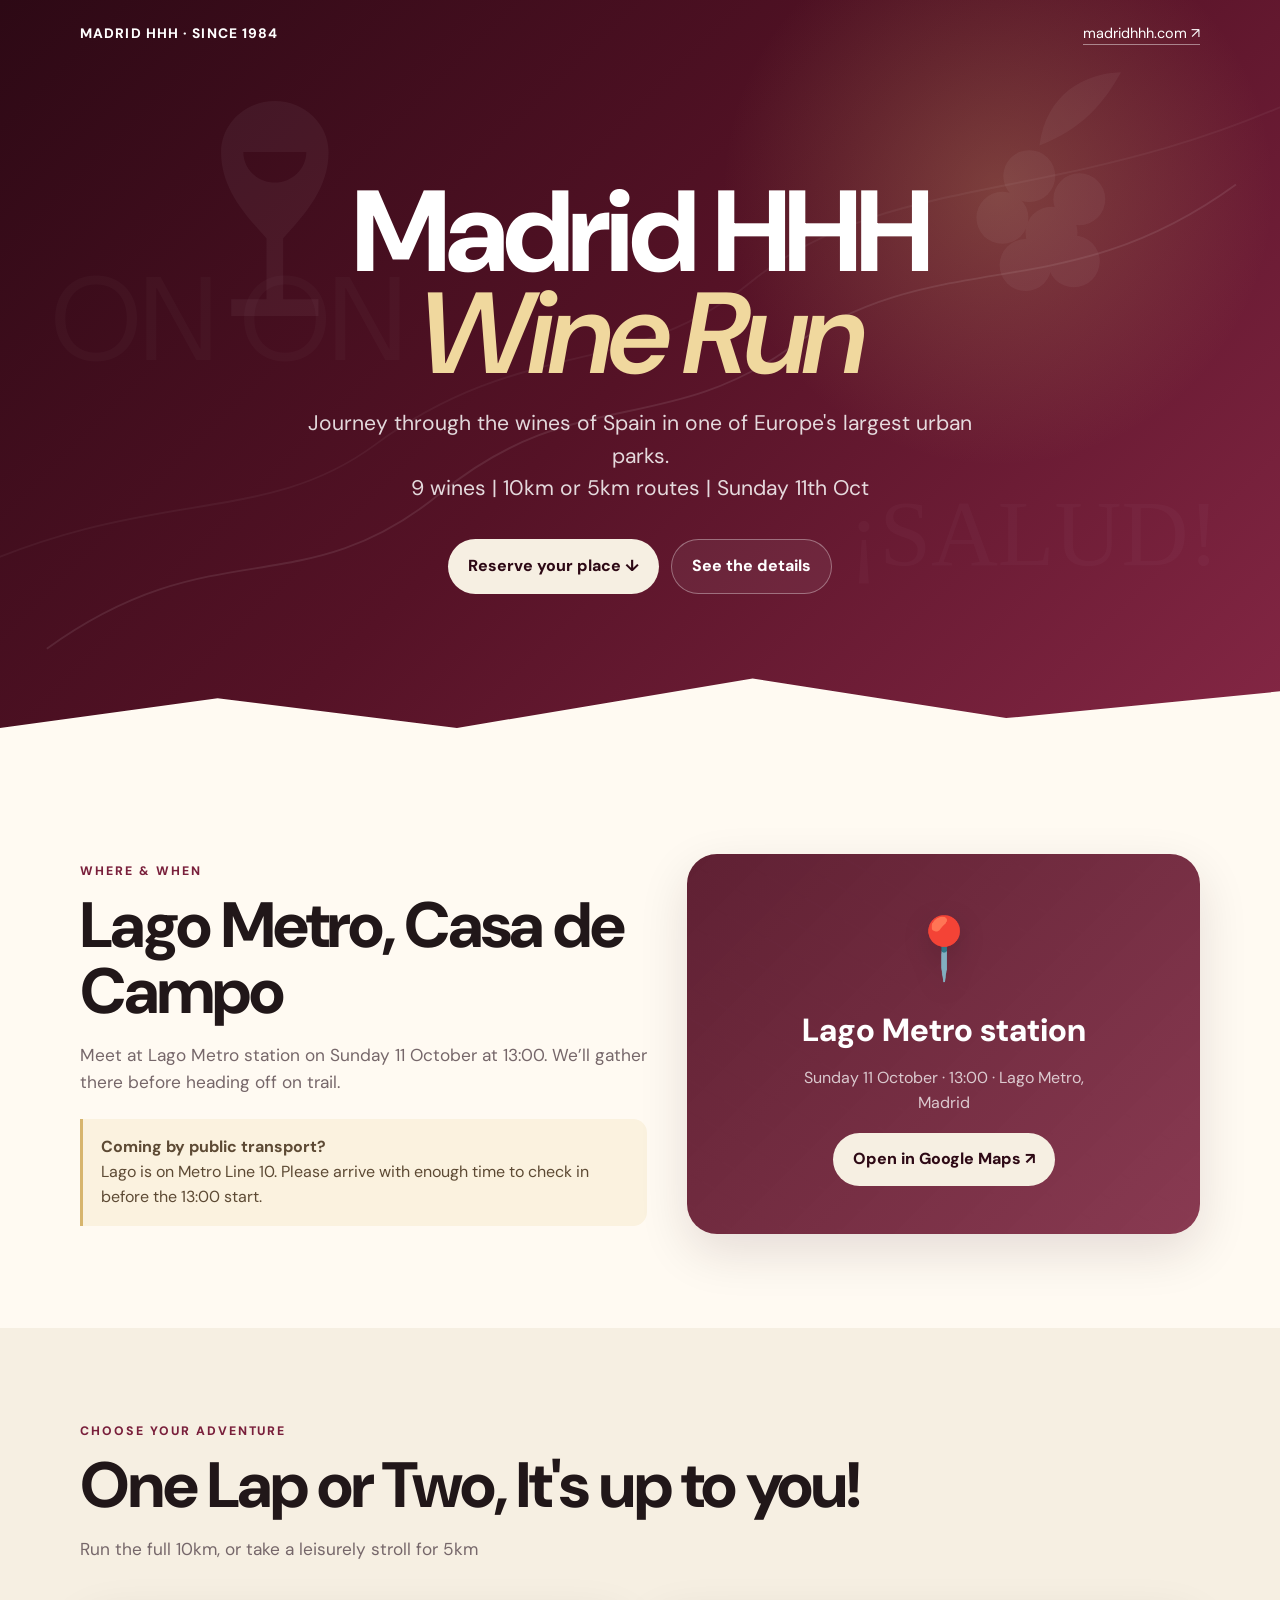
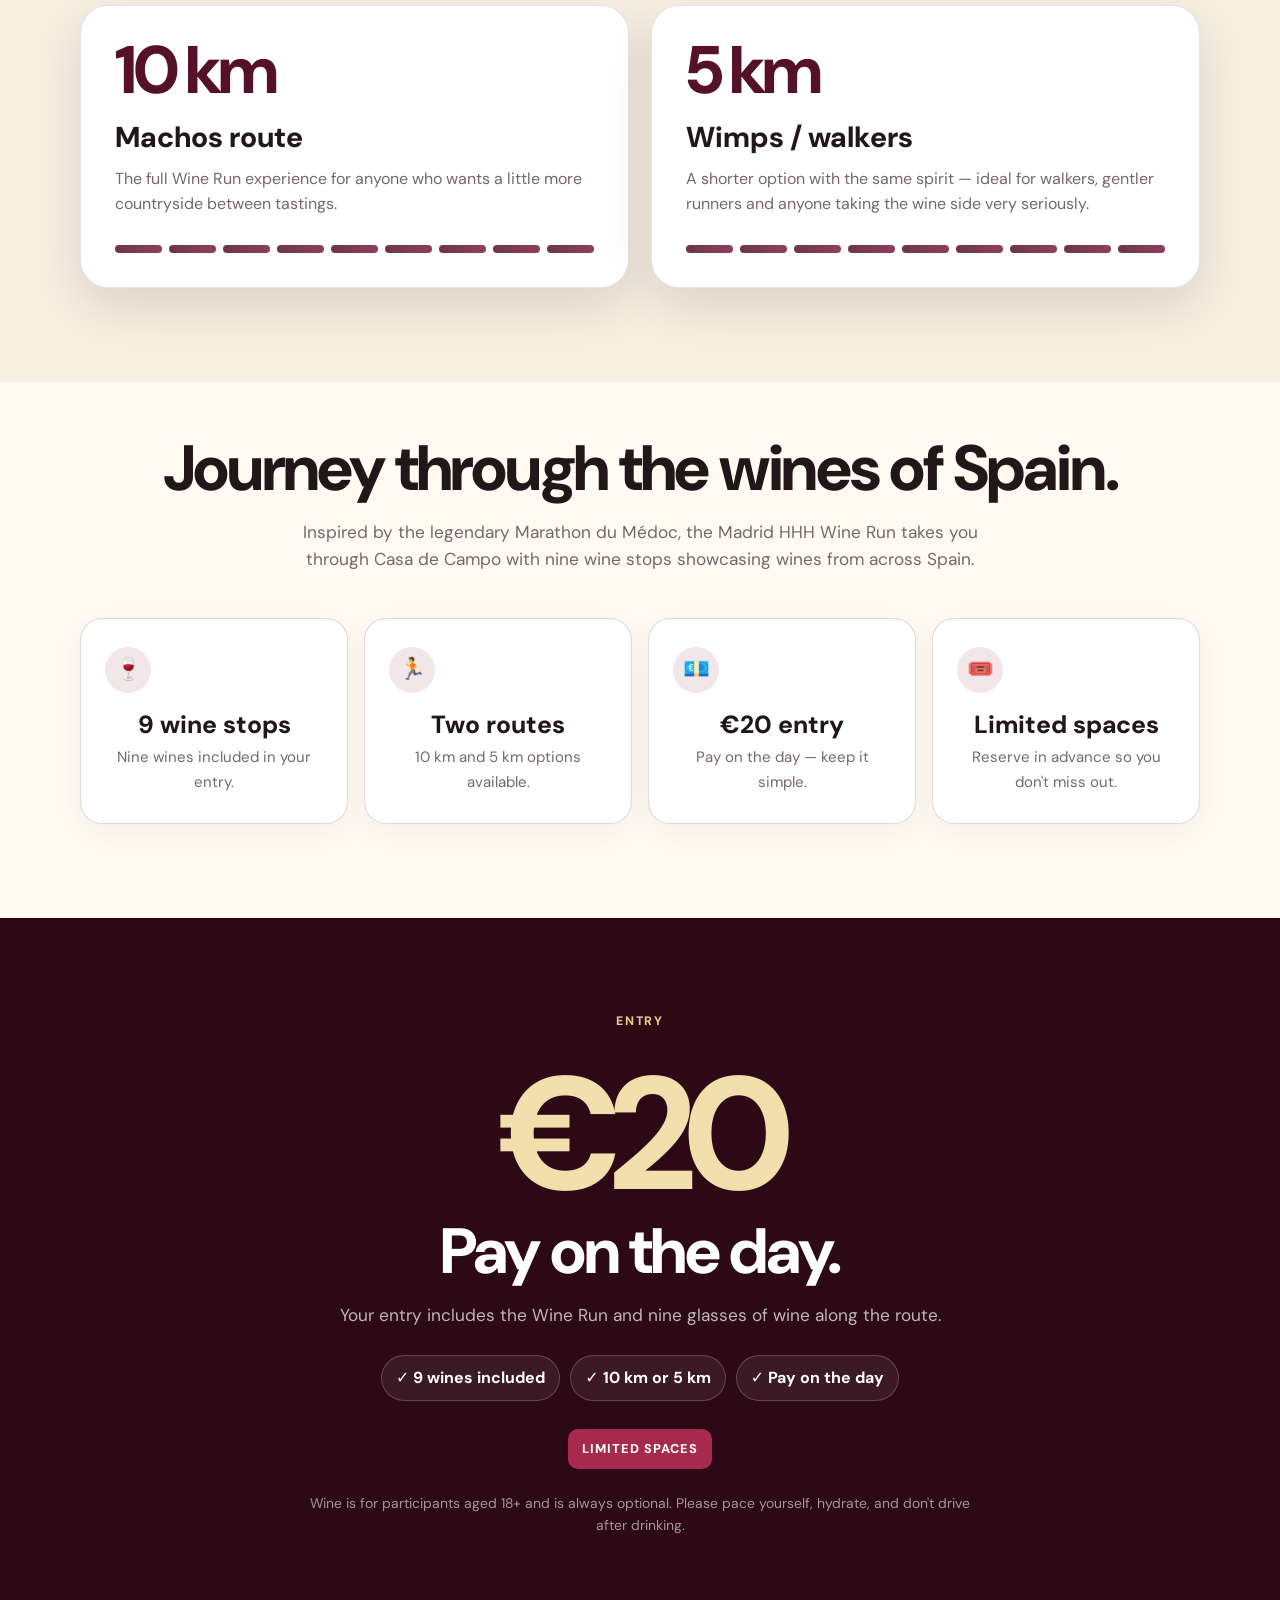
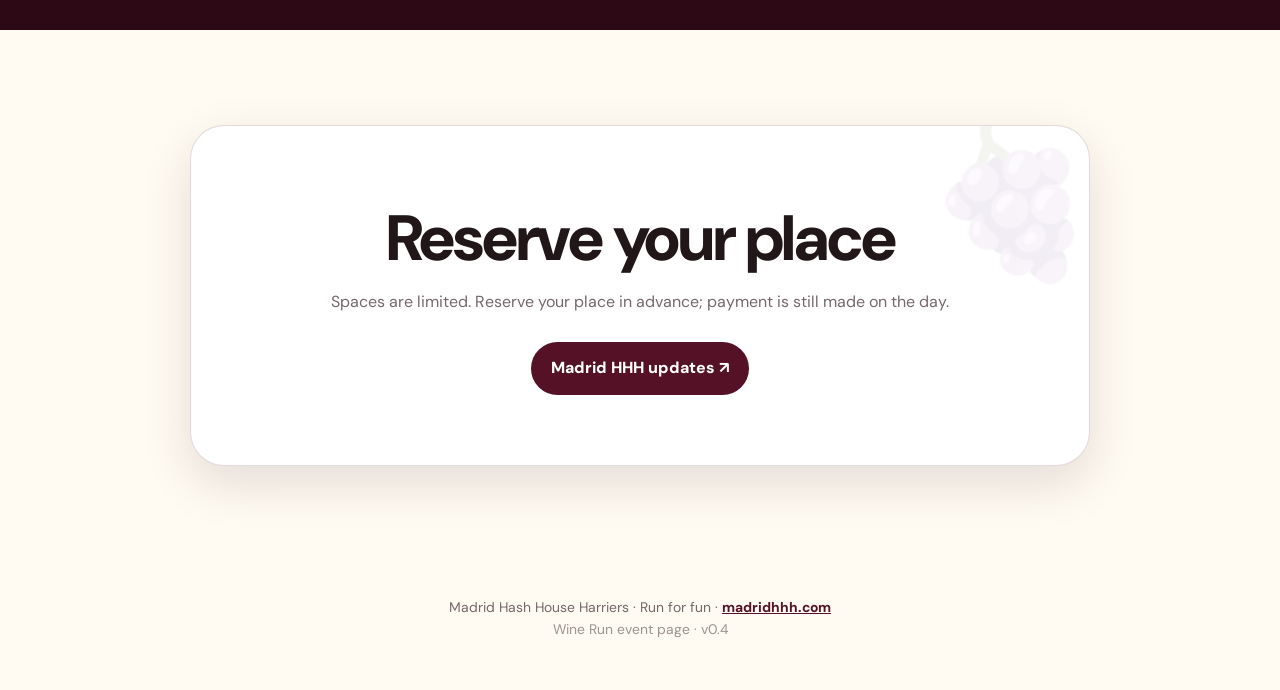
==== index.html @ c4903997 "Clean up reservation section copy" ====
<!doctype html>
<html lang="en">
<head>
  <meta charset="utf-8">
  <meta name="viewport" content="width=device-width,initial-scale=1">
  <meta name="theme-color" content="#4b1121">
  <meta name="description" content="Madrid HHH Wine Run — 9 wines, 10 km or 5 km, €20, limited spaces. A special Madrid Hash House Harriers event inspired by the Marathon du Médoc.">
  <title>Madrid HHH Wine Run</title>
  <link rel="preconnect" href="https://fonts.googleapis.com">
  <link rel="preconnect" href="https://fonts.gstatic.com" crossorigin>
  <link href="https://fonts.googleapis.com/css2?family=DM+Sans:wght@400;500;600;700;800&display=swap" rel="stylesheet">
  <style>
    :root{
      --wine:#551226; --wine-dark:#2d0915; --wine-mid:#791f3b;
      --cream:#f6efe2; --paper:#fffaf2; --ink:#211719; --gold:#d7b56d;
      --muted:#76676a; --line:rgba(85,18,38,.16);
      --shadow:0 18px 50px rgba(45,9,21,.12);
    }
    *{box-sizing:border-box}
    html{scroll-behavior:smooth}
    body{margin:0;background:var(--paper);color:var(--ink);font-family:"DM Sans",system-ui,-apple-system,BlinkMacSystemFont,"Segoe UI",sans-serif;line-height:1.55}
    a{color:inherit}
    .wrap{width:min(1120px,calc(100% - 36px));margin:auto}
    .topbar{position:absolute;z-index:5;left:0;right:0;top:0;padding:22px 0;color:white}
    .topbar .wrap{display:flex;align-items:center;justify-content:space-between;gap:20px}
    .brand{font-weight:800;letter-spacing:.08em;text-transform:uppercase;font-size:.86rem}
    .toplink{text-decoration:none;border-bottom:1px solid rgba(255,255,255,.45);font-size:.9rem}
    .hero{min-height:760px;position:relative;overflow:hidden;display:grid;place-items:center;background:
      radial-gradient(circle at 78% 25%,rgba(215,181,109,.26),transparent 24%),
      linear-gradient(135deg,var(--wine-dark) 0%,var(--wine) 49%,#852745 100%);color:white}
    .hero:after{content:"";position:absolute;left:-5%;right:-5%;bottom:-1px;height:110px;background:var(--paper);clip-path:polygon(0 78%,20% 43%,37% 70%,58% 25%,76% 61%,100% 31%,100% 100%,0 100%)}
    .hero-art{position:absolute;inset:0;opacity:.32;pointer-events:none}
    .hero-art svg{width:100%;height:100%;display:block}
    .hero-content{position:relative;z-index:2;text-align:center;padding:135px 0 145px}
    .eyebrow{display:inline-flex;align-items:center;gap:10px;padding:8px 14px;border:1px solid rgba(255,255,255,.28);border-radius:999px;background:rgba(255,255,255,.08);backdrop-filter:blur(8px);text-transform:uppercase;letter-spacing:.14em;font-weight:700;font-size:.75rem}
    h1,h2,h3{font-family:"DM Sans",system-ui,-apple-system,BlinkMacSystemFont,"Segoe UI",sans-serif;font-weight:800}
    h1{font-size:clamp(3.25rem,9vw,7.9rem);line-height:.88;letter-spacing:-.045em;margin:26px auto 22px;max-width:1000px;text-wrap:balance}
    h1 em{font-weight:600;color:#f0d89e}
    .lead{font-size:clamp(1.05rem,2.1vw,1.32rem);max-width:720px;margin:0 auto 32px;color:rgba(255,255,255,.84)}
    .hero-stats{display:flex;justify-content:center;flex-wrap:wrap;gap:10px;margin:34px auto 0}
    .pill{padding:11px 16px;border-radius:999px;background:rgba(255,255,255,.11);border:1px solid rgba(255,255,255,.18);font-weight:700}
    .cta-row{display:flex;gap:12px;justify-content:center;flex-wrap:wrap;margin-top:34px}
    .btn{display:inline-flex;align-items:center;justify-content:center;gap:9px;padding:14px 20px;border-radius:999px;text-decoration:none;font-weight:800;transition:.2s transform,.2s background}
    .btn:hover{transform:translateY(-2px)}
    .btn-primary{background:var(--cream);color:var(--wine-dark)}
    .btn-ghost{border:1px solid rgba(255,255,255,.34);color:white;background:rgba(255,255,255,.06)}
    .section{padding:94px 0}
    .intro{text-align:center;padding-top:42px}
    .kicker{color:var(--wine-mid);font-weight:800;text-transform:uppercase;letter-spacing:.16em;font-size:.77rem}
    h2{font-size:clamp(2.2rem,5vw,4.4rem);line-height:1.02;letter-spacing:-.035em;margin:12px 0 18px}
    .section-lead{max-width:720px;margin:0 auto;color:var(--muted);font-size:1.08rem}
    .cards{display:grid;grid-template-columns:repeat(4,1fr);gap:16px;margin-top:45px}
    .card{background:white;border:1px solid var(--line);border-radius:22px;padding:28px 24px;box-shadow:0 8px 30px rgba(45,9,21,.05)}
    .icon{width:46px;height:46px;border-radius:50%;display:grid;place-items:center;background:#f3e6e8;color:var(--wine);font-size:1.35rem;margin-bottom:18px}
    .card strong{display:block;font-family:"DM Sans",system-ui,-apple-system,BlinkMacSystemFont,"Segoe UI",sans-serif;font-weight:800;font-size:1.55rem;line-height:1.1;margin-bottom:7px}
    .card span{color:var(--muted);font-size:.94rem}
    .routes{background:var(--cream)}
    .route-grid{display:grid;grid-template-columns:1fr 1fr;gap:22px;margin-top:42px}
    .route{position:relative;overflow:hidden;background:white;border-radius:28px;padding:34px;border:1px solid rgba(85,18,38,.12);box-shadow:var(--shadow)}
    .route .distance{font-family:"DM Sans",system-ui,-apple-system,BlinkMacSystemFont,"Segoe UI",sans-serif;font-weight:800;font-size:4.2rem;line-height:.9;color:var(--wine);letter-spacing:-.06em}
    .route h3{font-size:1.8rem;margin:14px 0 8px}
    .route p{color:var(--muted);margin:0;max-width:470px}
    .wine-line{display:grid;grid-template-columns:repeat(9,1fr);gap:7px;margin-top:28px}
    .wine-line i{height:8px;border-radius:10px;background:linear-gradient(90deg,var(--wine),var(--wine-mid));opacity:.85}
    .location-grid{display:grid;grid-template-columns:1.05fr .95fr;gap:40px;align-items:center}
    .location-copy h2{text-align:left}
    .location-box{min-height:380px;border-radius:30px;background:
      linear-gradient(135deg,rgba(85,18,38,.94),rgba(121,31,59,.88)),
      repeating-linear-gradient(30deg,transparent 0 25px,rgba(255,255,255,.08) 25px 27px);
      color:white;display:grid;place-items:center;text-align:center;padding:30px;box-shadow:var(--shadow);position:relative;overflow:hidden}
    .pin{font-size:3.8rem;filter:drop-shadow(0 8px 13px rgba(0,0,0,.15))}
    .location-box strong{font-family:"DM Sans",system-ui,-apple-system,BlinkMacSystemFont,"Segoe UI",sans-serif;font-weight:800;font-size:2rem;display:block;margin:10px 0}
    .location-box span{color:rgba(255,255,255,.74);max-width:320px;display:block}
    .note{margin-top:24px;padding:16px 18px;border-left:3px solid var(--gold);background:#fbf2df;color:#5d4a34;border-radius:0 14px 14px 0}
    .payment{background:var(--wine-dark);color:white}
    .payment .section-lead{color:rgba(255,255,255,.7)}
    .price{font-family:"DM Sans",system-ui,-apple-system,BlinkMacSystemFont,"Segoe UI",sans-serif;font-weight:800;font-size:clamp(5rem,14vw,10rem);line-height:.85;letter-spacing:-.07em;color:#f2dfad;margin:36px 0 16px}
    .payment-inner{text-align:center}
    .pay-points{display:flex;gap:10px;justify-content:center;flex-wrap:wrap;margin:26px auto 0}
    .pay-points span{border:1px solid rgba(255,255,255,.2);background:rgba(255,255,255,.07);padding:10px 14px;border-radius:999px;font-weight:700}
    .limited{display:inline-block;margin-top:28px;padding:10px 14px;border-radius:10px;background:#a52a4e;font-weight:800;text-transform:uppercase;letter-spacing:.08em;font-size:.8rem}
    .fineprint{max-width:670px;margin:24px auto 0;color:rgba(255,255,255,.57);font-size:.87rem}
    .reserve{padding:95px 0;text-align:center}
    .reserve-box{max-width:900px;margin:auto;border:1px solid var(--line);border-radius:34px;background:white;padding:clamp(34px,7vw,70px);box-shadow:var(--shadow);position:relative;overflow:hidden}
    .reserve-box:before{content:"🍇";position:absolute;font-size:9rem;right:-22px;top:-44px;opacity:.07;transform:rotate(18deg)}
    .reserve-box h2{margin-top:10px}
    .reserve-box p{color:var(--muted);max-width:620px;margin:0 auto 28px}
    .reserve .btn-primary{background:var(--wine);color:white}
    footer{padding:36px 0 50px;text-align:center;color:var(--muted);font-size:.87rem}
    footer a{color:var(--wine);font-weight:700}
    @media(max-width:820px){
      .hero{min-height:700px}
      .hero-content{padding-top:115px}
      .cards{grid-template-columns:1fr 1fr}
      .route-grid,.location-grid{grid-template-columns:1fr}
      .location-copy{text-align:center}
      .location-copy h2{text-align:center}
    }
    @media(max-width:520px){
      .wrap{width:min(100% - 26px,1120px)}
      .topbar{padding-top:17px}
      .toplink{display:none}
      .hero{min-height:680px}
      h1{font-size:3.65rem}
      .lead{font-size:1rem}
      .hero-stats{gap:7px}.pill{font-size:.86rem;padding:9px 12px}
      .section{padding:68px 0}
      .cards{grid-template-columns:1fr 1fr;gap:10px}
      .card{padding:22px 17px}.card strong{font-size:1.3rem}
      .route{padding:27px}.route .distance{font-size:3.6rem}
      .location-box{min-height:310px}
    }
  </style>
</head>
<body>
  <header class="hero" id="top">
    <div class="topbar">
      <div class="wrap">
        <div class="brand">Madrid HHH · Since 1984</div>
        <a class="toplink" href="https://madridhhh.com/" target="_blank" rel="noopener">madridhhh.com ↗</a>
      </div>
    </div>

    <div class="hero-art" aria-hidden="true">
      <svg viewBox="0 0 1440 820" preserveAspectRatio="xMidYMid slice">
        <g fill="none" stroke="white" stroke-width="2">
          <path opacity=".28" d="M80 700C260 570 355 655 505 532c140-115 242-62 374-155 166-117 296-41 484-178"/>
          <path opacity=".15" d="M-20 622c213-100 332-52 454-142 160-118 276-70 406-176 160-130 358-73 650-226"/>
        </g>
        <g fill="white" opacity=".15">
          <circle cx="1140" cy="190" r="28"/><circle cx="1194" cy="215" r="28"/><circle cx="1164" cy="251" r="28"/>
          <circle cx="1111" cy="235" r="28"/><circle cx="1136" cy="286" r="28"/><circle cx="1188" cy="282" r="28"/>
          <path d="M1151 157c7-55 48-78 88-79-19 34-42 61-88 79z"/>
          <path d="M268 164c0-30 26-55 58-55s58 25 58 55c0 38-24 66-49 93v66h38v18H279v-18h38v-66c-25-27-49-55-49-93zm24 0c0 18 15 33 34 33s34-15 34-33h-68z"/>
        </g>
        <g fill="white" opacity=".08">
          <text x="84" y="388" font-size="128" font-family="DM Sans,Arial,sans-serif">ON ON</text>
          <text x="945" y="610" font-size="100" font-family="Georgia,serif">¡SALUD!</text>
        </g>
      </svg>
    </div>

    <div class="wrap hero-content">
      
      <h1>Madrid HHH<br><em>Wine Run</em></h1>
      <p class="lead">Journey through the wines of Spain in one of Europe's largest urban parks.<br>9 wines | 10km or 5km routes | Sunday 11th Oct</p>
      <div class="cta-row">
        <a class="btn btn-primary" href="#reserve">Reserve your place ↓</a>
        <a class="btn btn-ghost" href="#location">See the details</a>
      </div>
    </div>
  </header>

  <main>
    <section class="section" id="location">
      <div class="wrap location-grid">
        <div class="location-copy">
          <div class="kicker">Where & when</div>
          <h2>Lago Metro, Casa de Campo</h2>
          <p class="section-lead" style="margin-left:0">Meet at Lago Metro station on Sunday 11 October at 13:00. We’ll gather there before heading off on trail.</p>
          <div class="note"><strong>Coming by public transport?</strong><br>Lago is on Metro Line 10. Please arrive with enough time to check in before the 13:00 start.</div>
        </div>
        <div class="location-box">
          <div>
            <div class="pin">📍</div>
            <strong>Lago Metro station</strong>
            <span>Sunday 11 October · 13:00 · Lago Metro, Madrid</span><div style="margin-top:18px"><a class="btn btn-primary" href="https://www.google.com/maps/search/?api=1&query=Lago+Metro+Station+Madrid" target="_blank" rel="noopener">Open in Google Maps ↗</a></div>
          </div>
        </div>
      </div>
    </section>

    <section class="section routes" id="routes">
      <div class="wrap">
        <div class="kicker">Choose your adventure</div>
        <h2>One Lap or Two, It's up to you!</h2>
        <p class="section-lead" style="margin-left:0">Run the full 10km, or take a leisurely stroll for 5km</p>
        <div class="route-grid">
          <article class="route">
            <div class="distance">10 km</div>
            <h3>Machos route</h3>
            <p>The full Wine Run experience for anyone who wants a little more countryside between tastings.</p>
            <div class="wine-line" aria-hidden="true"><i></i><i></i><i></i><i></i><i></i><i></i><i></i><i></i><i></i></div>
          </article>
          <article class="route">
            <div class="distance">5 km</div>
            <h3>Wimps / walkers</h3>
            <p>A shorter option with the same spirit — ideal for walkers, gentler runners and anyone taking the wine side very seriously.</p>
            <div class="wine-line" aria-hidden="true"><i></i><i></i><i></i><i></i><i></i><i></i><i></i><i></i><i></i></div>
          </article>
        </div>
      </div>
    </section>

    <section class="section intro" id="details">
      <div class="wrap">
        
        <h2>Journey through the wines of Spain.</h2>
        <p class="section-lead">Inspired by the legendary Marathon du Médoc, the Madrid HHH Wine Run takes you through Casa de Campo with nine wine stops showcasing wines from across Spain.</p>
        <div class="cards">
          <div class="card"><div class="icon">🍷</div><strong>9 wine stops</strong><span>Nine wines included in your entry.</span></div>
          <div class="card"><div class="icon">🏃</div><strong>Two routes</strong><span>10 km and 5 km options available.</span></div>
          <div class="card"><div class="icon">💶</div><strong>€20 entry</strong><span>Pay on the day — keep it simple.</span></div>
          <div class="card"><div class="icon">🎟️</div><strong>Limited spaces</strong><span>Reserve in advance so you don't miss out.</span></div>
        </div>
      </div>
    </section>

    <section class="section payment" id="payment">
      <div class="wrap payment-inner">
        <div class="kicker" style="color:#e8ca86">Entry</div>
        <div class="price">€20</div>
        <h2 style="margin-top:0">Pay on the day.</h2>
        <p class="section-lead">Your entry includes the Wine Run and nine glasses of wine along the route.</p>
        <div class="pay-points">
          <span>✓ 9 wines included</span>
          <span>✓ 10 km or 5 km</span>
          <span>✓ Pay on the day</span>
        </div>
        <div class="limited">Limited spaces</div>
        <p class="fineprint">Wine is for participants aged 18+ and is always optional. Please pace yourself, hydrate, and don't drive after drinking.</p>
      </div>
    </section>

    <section class="reserve" id="reserve">
      <div class="wrap">
        <div class="reserve-box">
          
          <h2>Reserve your place</h2>
          <p>Spaces are limited. Reserve your place in advance; payment is still made on the day.</p>
          <a class="btn btn-primary" href="https://madridhhh.com/" target="_blank" rel="noopener">Madrid HHH updates ↗</a>
        </div>
      </div>
    </section>
  </main>

  <footer>
    <div class="wrap">Madrid Hash House Harriers · Run for fun · <a href="https://madridhhh.com/" target="_blank" rel="noopener">madridhhh.com</a><br><span style="opacity:.7">Wine Run event page · v0.4</span></div>
  </footer>
</body>
</html>
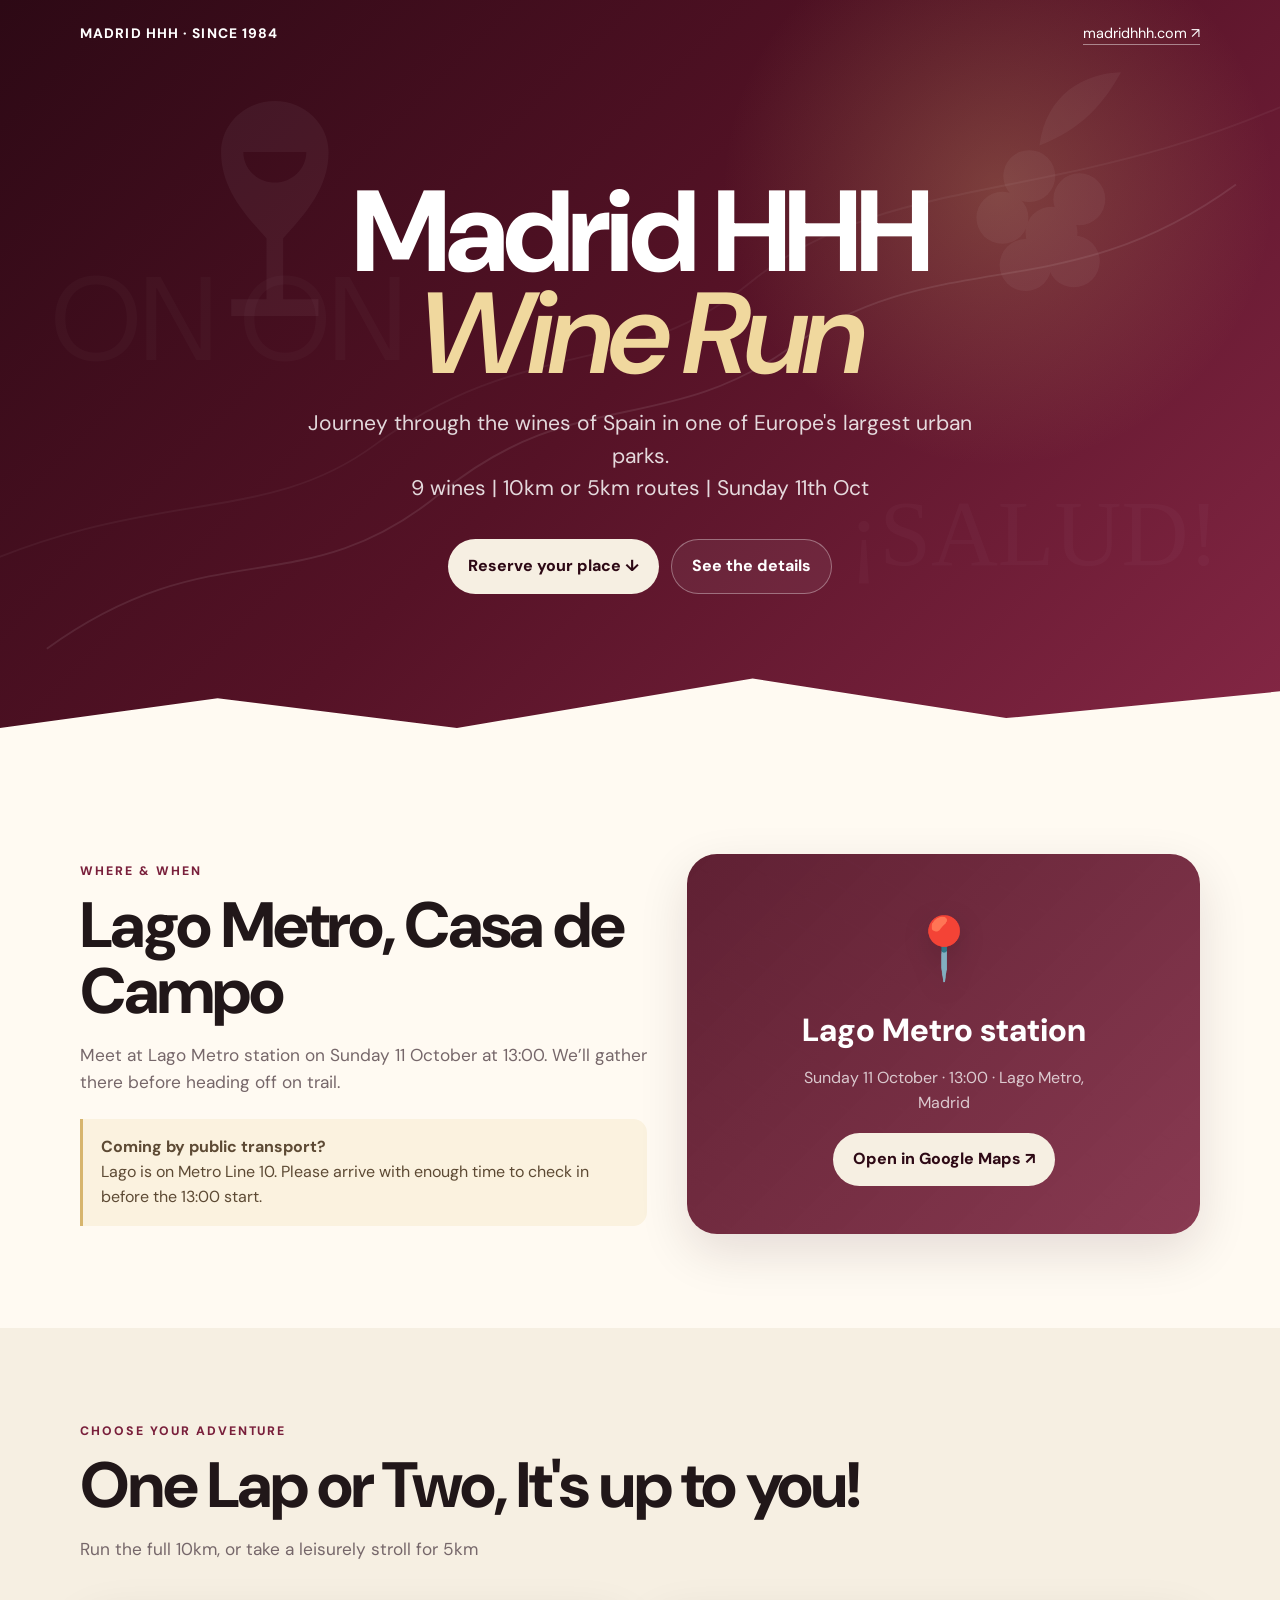
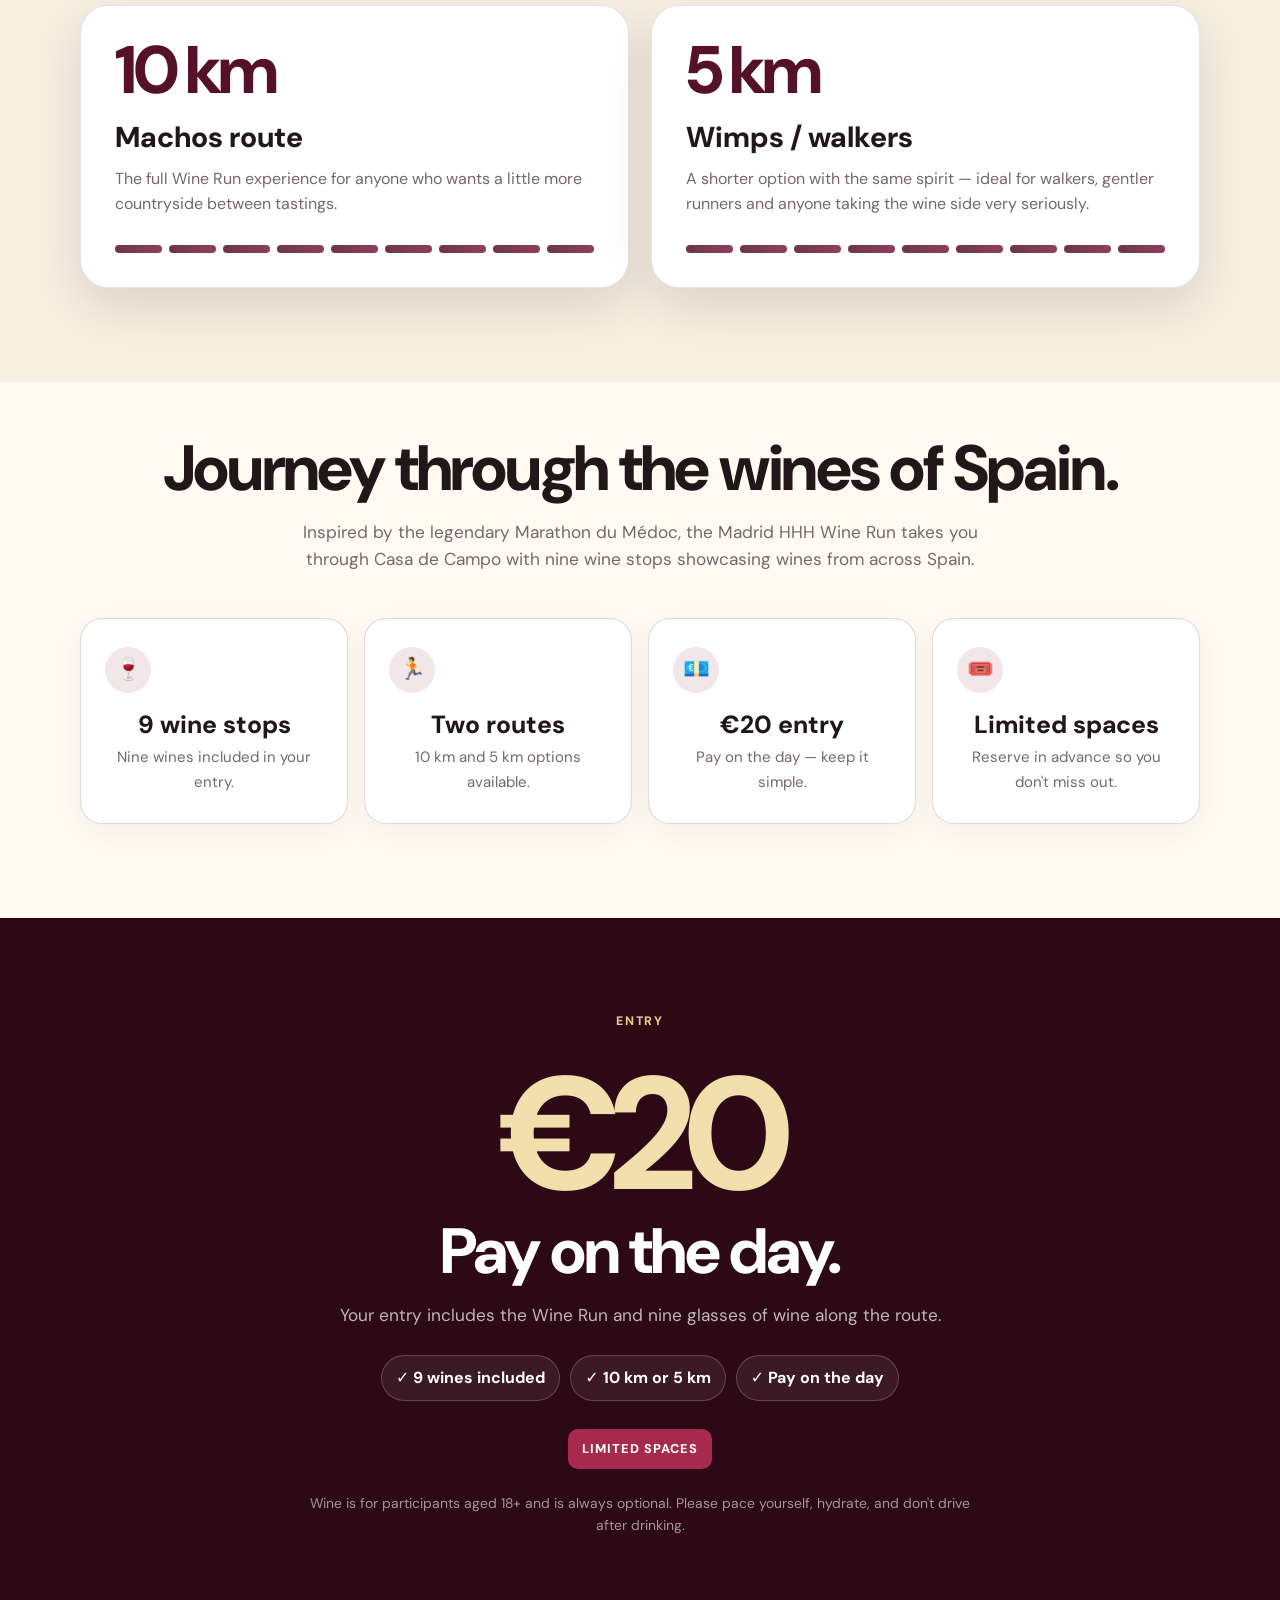
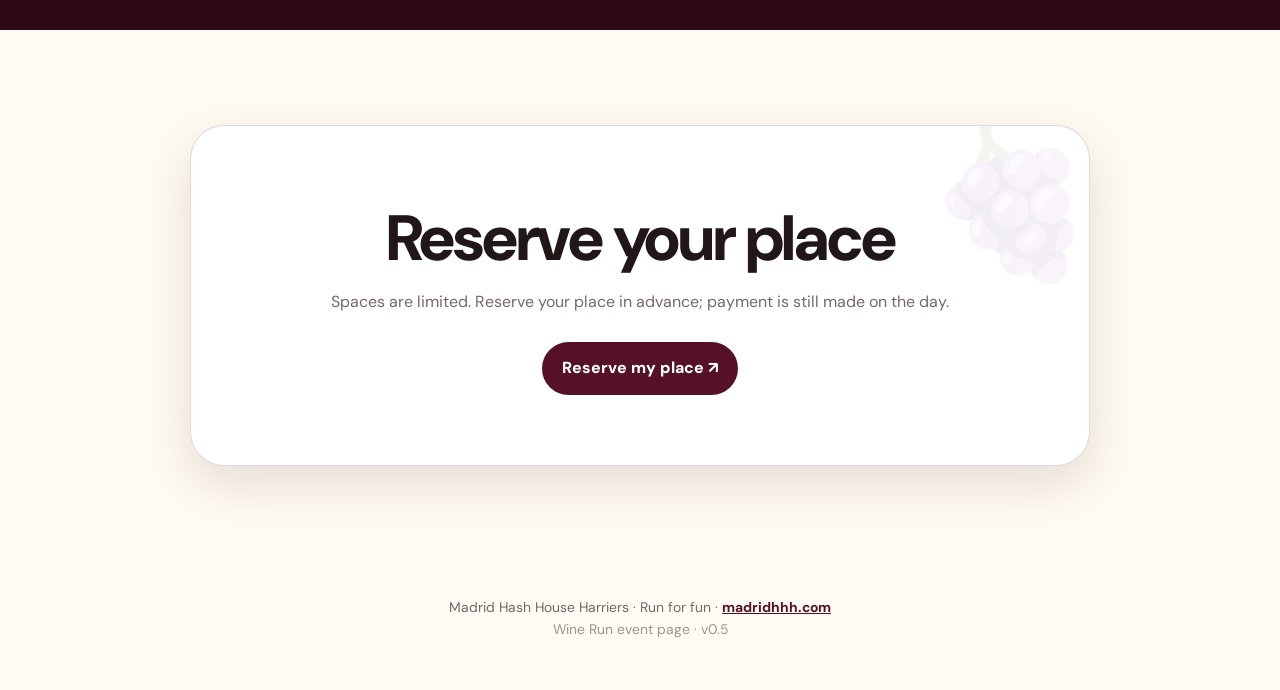
==== commit 70ccb65a: "Link Wine Run registration Google Form" ====
--- a/index.html
+++ b/index.html
@@ -228,14 +228,14 @@
           
           <h2>Reserve your place</h2>
           <p>Spaces are limited. Reserve your place in advance; payment is still made on the day.</p>
-          <a class="btn btn-primary" href="https://madridhhh.com/" target="_blank" rel="noopener">Madrid HHH updates ↗</a>
+          <a class="btn btn-primary" href="https://docs.google.com/forms/d/e/1FAIpQLSe1NowwHKm37qK3jjOAHZF6tGPs6p2gt5TuuKW08k7b3ZNB-Q/viewform?usp=header" target="_blank" rel="noopener">Reserve my place ↗</a>
         </div>
       </div>
     </section>
   </main>
 
   <footer>
-    <div class="wrap">Madrid Hash House Harriers · Run for fun · <a href="https://madridhhh.com/" target="_blank" rel="noopener">madridhhh.com</a><br><span style="opacity:.7">Wine Run event page · v0.4</span></div>
+    <div class="wrap">Madrid Hash House Harriers · Run for fun · <a href="https://madridhhh.com/" target="_blank" rel="noopener">madridhhh.com</a><br><span style="opacity:.7">Wine Run event page · v0.5</span></div>
   </footer>
 </body>
 </html>
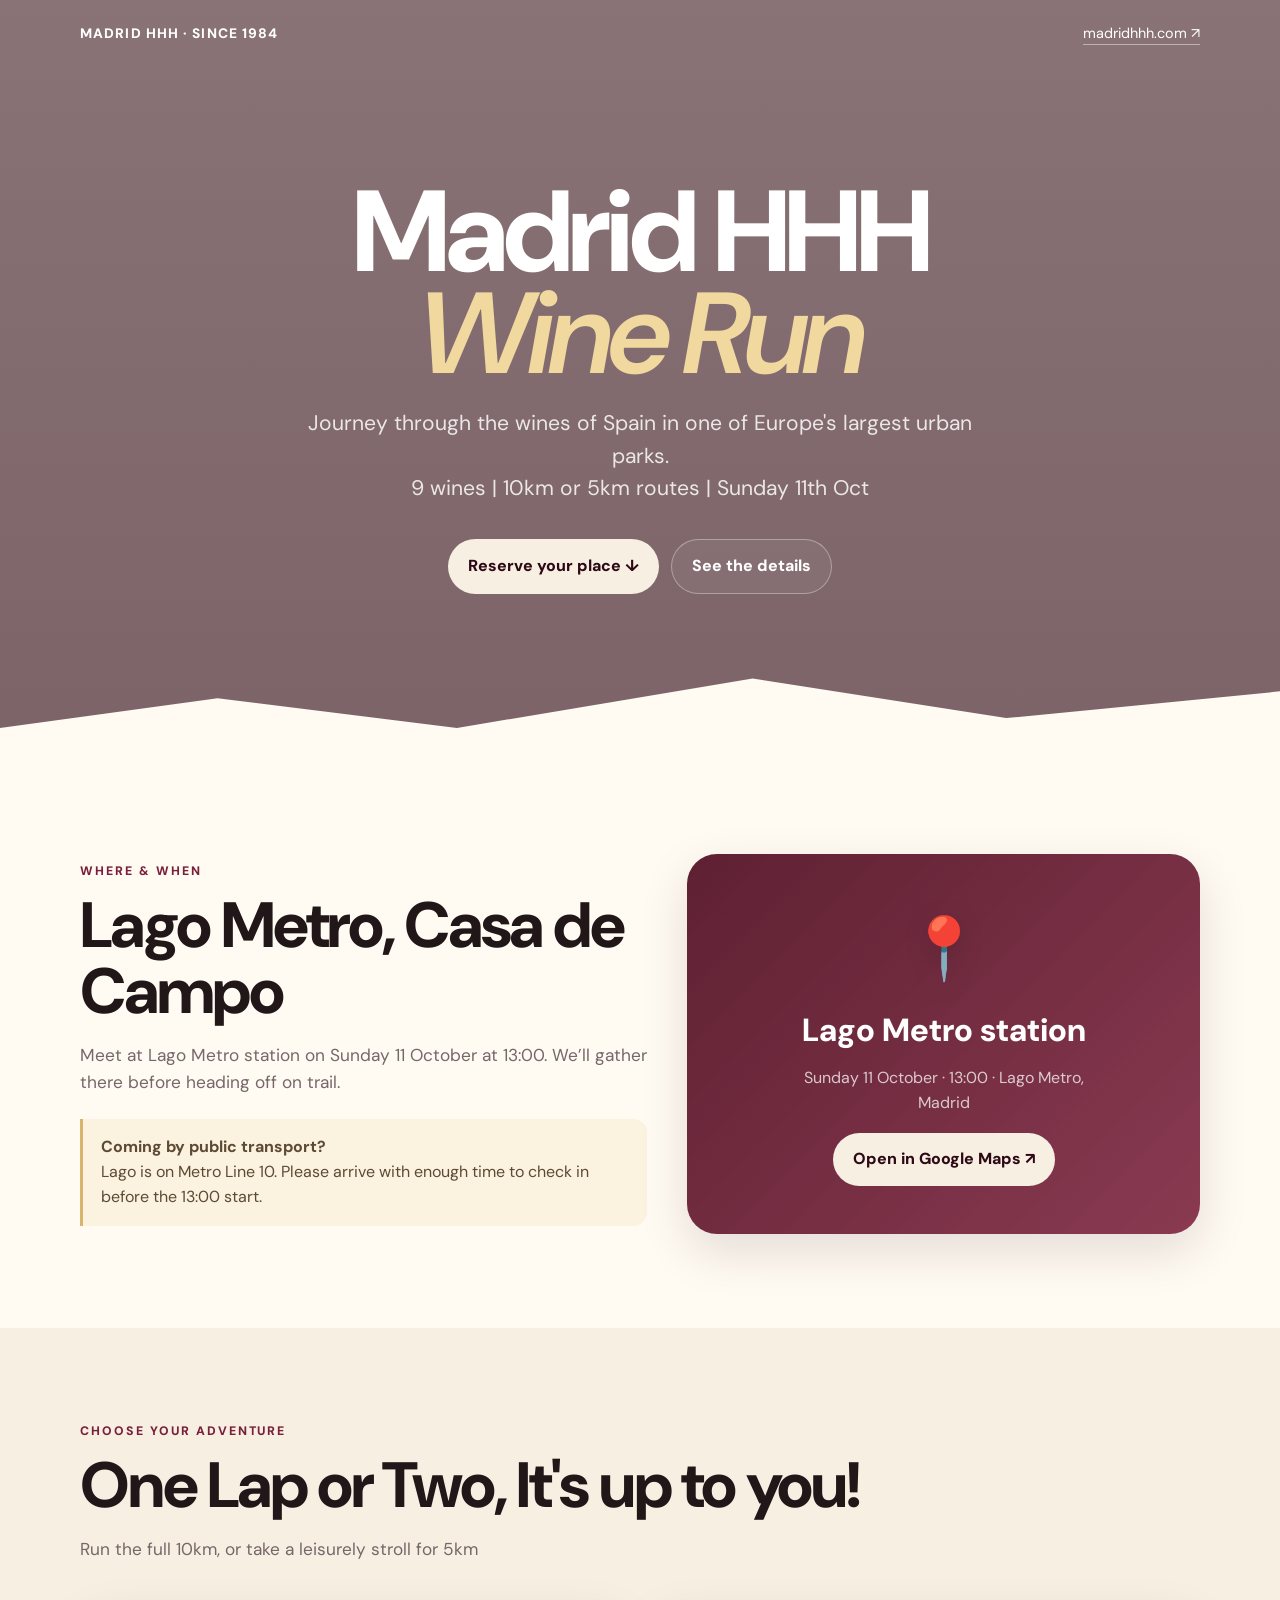
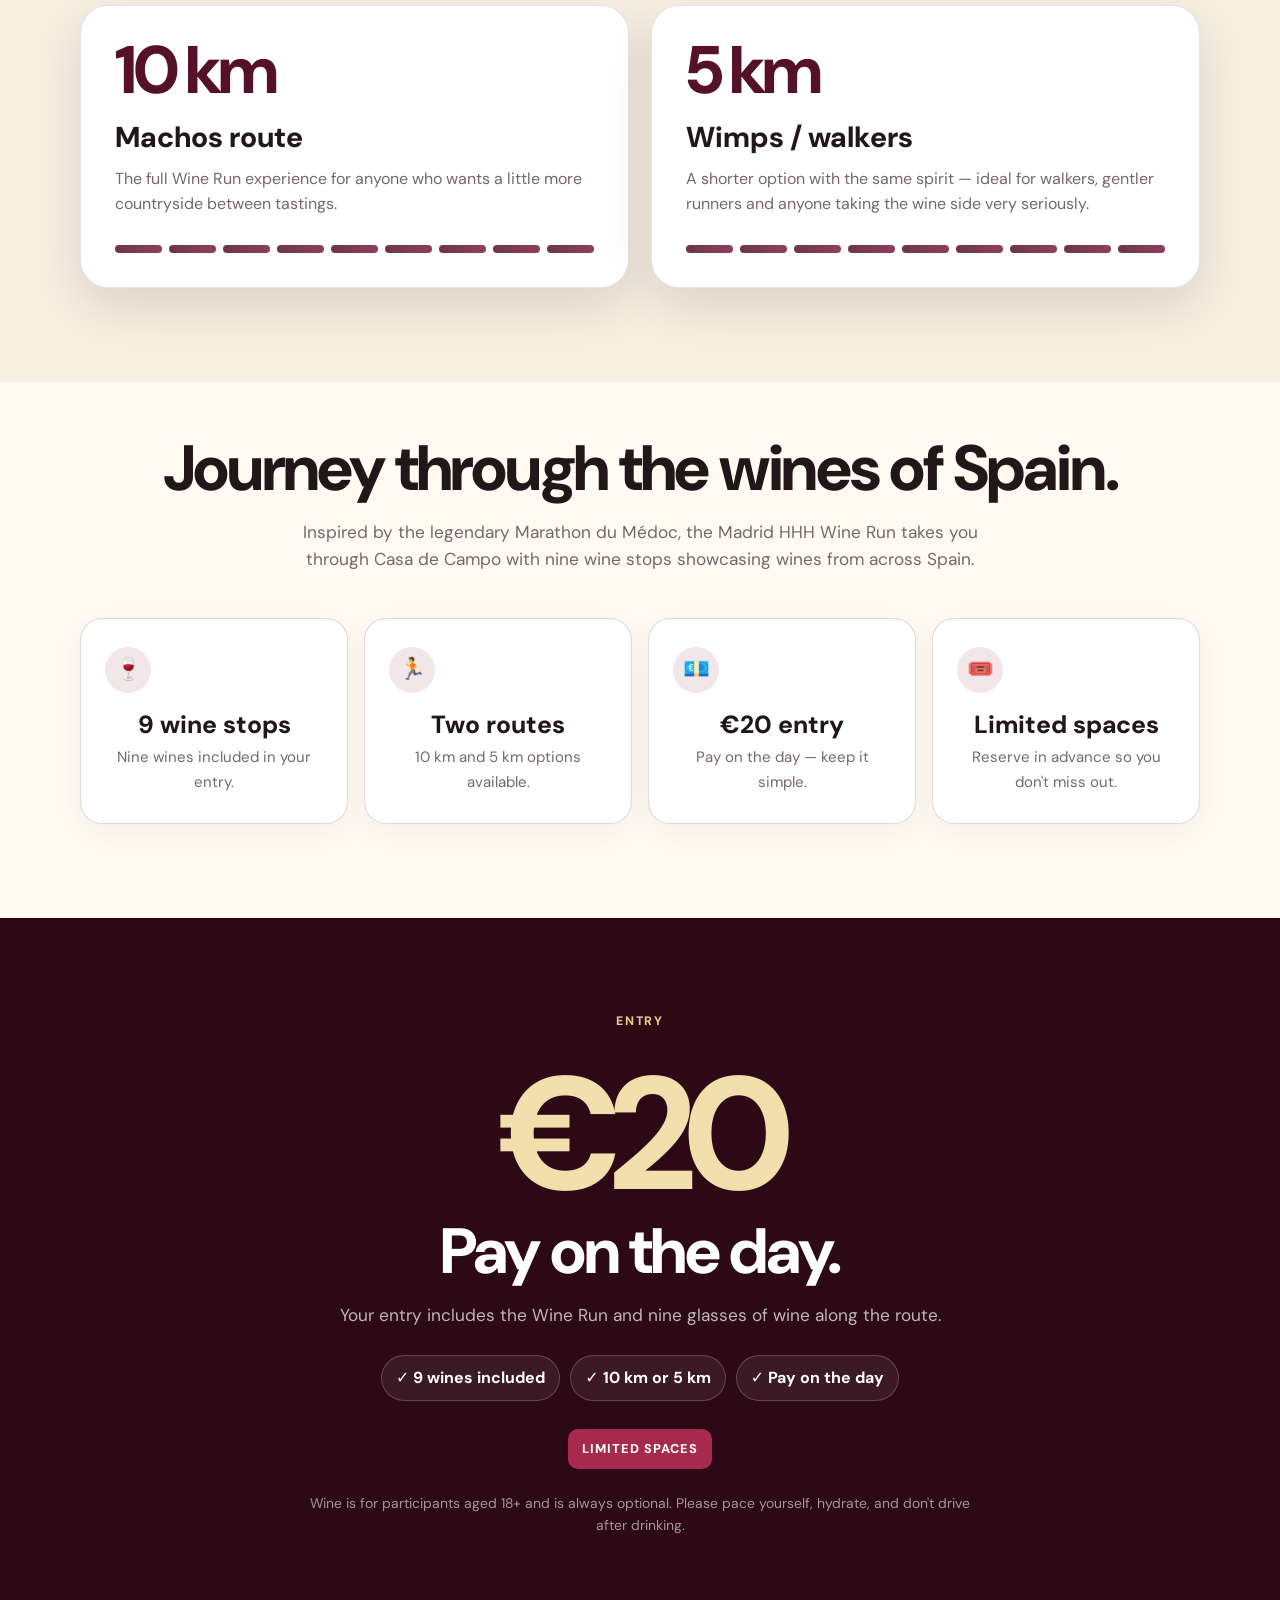
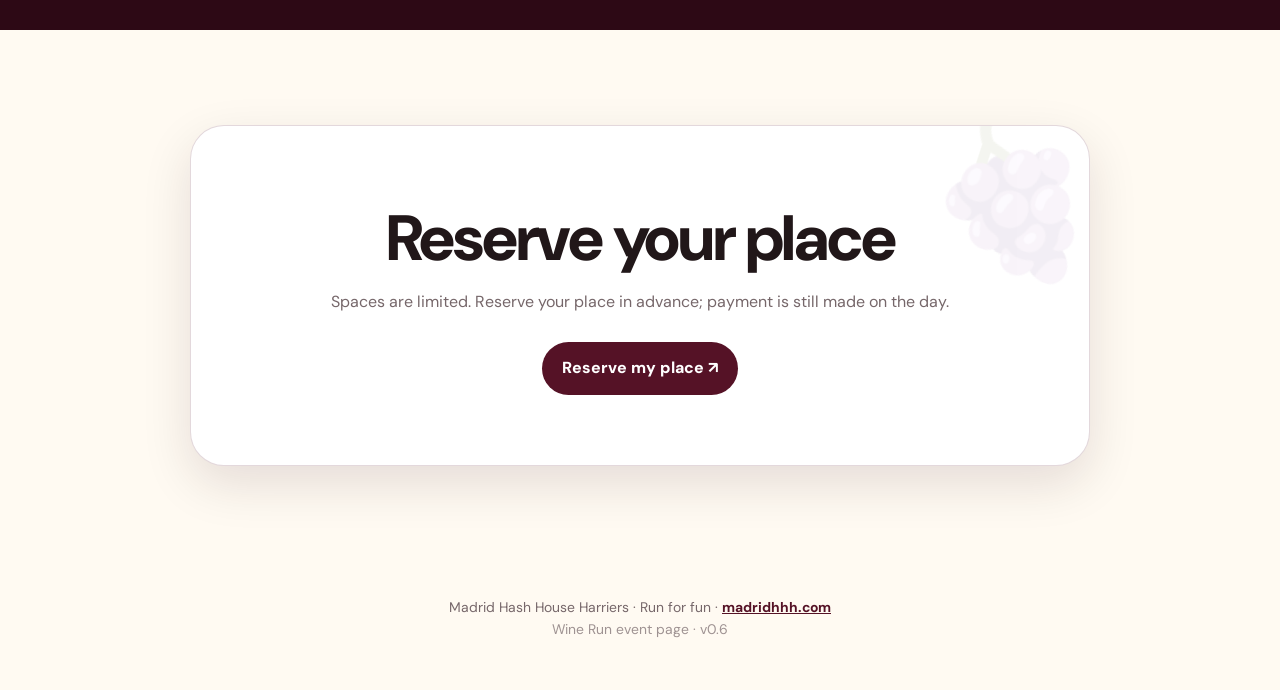
==== commit 52a1e7fd: "Prepare photographic parallax hero" ====
--- a/index.html
+++ b/index.html
@@ -25,9 +25,15 @@
     .topbar .wrap{display:flex;align-items:center;justify-content:space-between;gap:20px}
     .brand{font-weight:800;letter-spacing:.08em;text-transform:uppercase;font-size:.86rem}
     .toplink{text-decoration:none;border-bottom:1px solid rgba(255,255,255,.45);font-size:.9rem}
-    .hero{min-height:760px;position:relative;overflow:hidden;display:grid;place-items:center;background:
-      radial-gradient(circle at 78% 25%,rgba(215,181,109,.26),transparent 24%),
-      linear-gradient(135deg,var(--wine-dark) 0%,var(--wine) 49%,#852745 100%);color:white}
+    .hero{min-height:760px;position:relative;overflow:hidden;display:grid;place-items:center;
+      background-image:
+        linear-gradient(rgba(45,9,21,.56),rgba(45,9,21,.64)),
+        url("assets/wineHash.jpg");
+      background-size:cover;
+      background-position:center center;
+      background-repeat:no-repeat;
+      background-attachment:fixed;
+      color:white}
     .hero:after{content:"";position:absolute;left:-5%;right:-5%;bottom:-1px;height:110px;background:var(--paper);clip-path:polygon(0 78%,20% 43%,37% 70%,58% 25%,76% 61%,100% 31%,100% 100%,0 100%)}
     .hero-art{position:absolute;inset:0;opacity:.32;pointer-events:none}
     .hero-art svg{width:100%;height:100%;display:block}
@@ -89,7 +95,7 @@
     footer{padding:36px 0 50px;text-align:center;color:var(--muted);font-size:.87rem}
     footer a{color:var(--wine);font-weight:700}
     @media(max-width:820px){
-      .hero{min-height:700px}
+      .hero{min-height:700px;background-attachment:scroll;background-position:center center}
       .hero-content{padding-top:115px}
       .cards{grid-template-columns:1fr 1fr}
       .route-grid,.location-grid{grid-template-columns:1fr}
@@ -121,25 +127,6 @@
       </div>
     </div>
 
-    <div class="hero-art" aria-hidden="true">
-      <svg viewBox="0 0 1440 820" preserveAspectRatio="xMidYMid slice">
-        <g fill="none" stroke="white" stroke-width="2">
-          <path opacity=".28" d="M80 700C260 570 355 655 505 532c140-115 242-62 374-155 166-117 296-41 484-178"/>
-          <path opacity=".15" d="M-20 622c213-100 332-52 454-142 160-118 276-70 406-176 160-130 358-73 650-226"/>
-        </g>
-        <g fill="white" opacity=".15">
-          <circle cx="1140" cy="190" r="28"/><circle cx="1194" cy="215" r="28"/><circle cx="1164" cy="251" r="28"/>
-          <circle cx="1111" cy="235" r="28"/><circle cx="1136" cy="286" r="28"/><circle cx="1188" cy="282" r="28"/>
-          <path d="M1151 157c7-55 48-78 88-79-19 34-42 61-88 79z"/>
-          <path d="M268 164c0-30 26-55 58-55s58 25 58 55c0 38-24 66-49 93v66h38v18H279v-18h38v-66c-25-27-49-55-49-93zm24 0c0 18 15 33 34 33s34-15 34-33h-68z"/>
-        </g>
-        <g fill="white" opacity=".08">
-          <text x="84" y="388" font-size="128" font-family="DM Sans,Arial,sans-serif">ON ON</text>
-          <text x="945" y="610" font-size="100" font-family="Georgia,serif">¡SALUD!</text>
-        </g>
-      </svg>
-    </div>
-
     <div class="wrap hero-content">
       
       <h1>Madrid HHH<br><em>Wine Run</em></h1>
@@ -235,7 +222,7 @@
   </main>
 
   <footer>
-    <div class="wrap">Madrid Hash House Harriers · Run for fun · <a href="https://madridhhh.com/" target="_blank" rel="noopener">madridhhh.com</a><br><span style="opacity:.7">Wine Run event page · v0.5</span></div>
+    <div class="wrap">Madrid Hash House Harriers · Run for fun · <a href="https://madridhhh.com/" target="_blank" rel="noopener">madridhhh.com</a><br><span style="opacity:.7">Wine Run event page · v0.6</span></div>
   </footer>
 </body>
 </html>
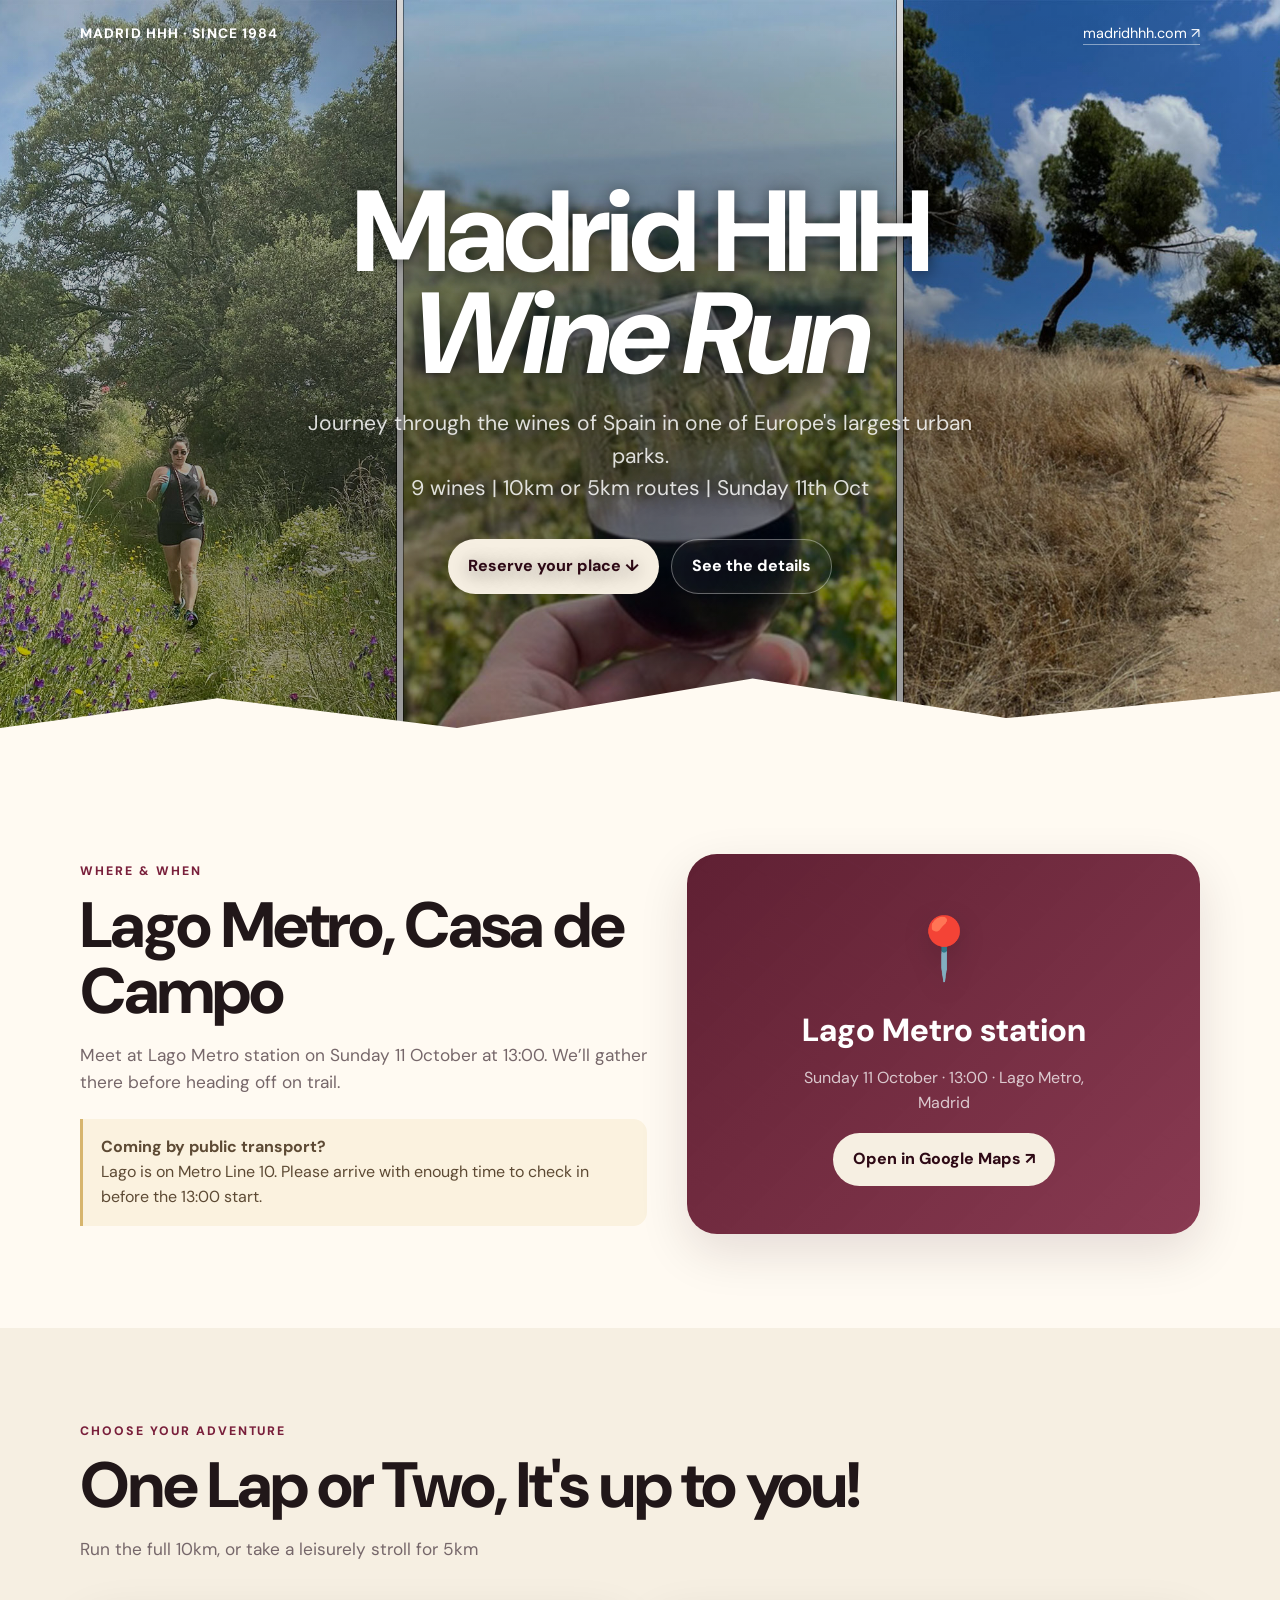
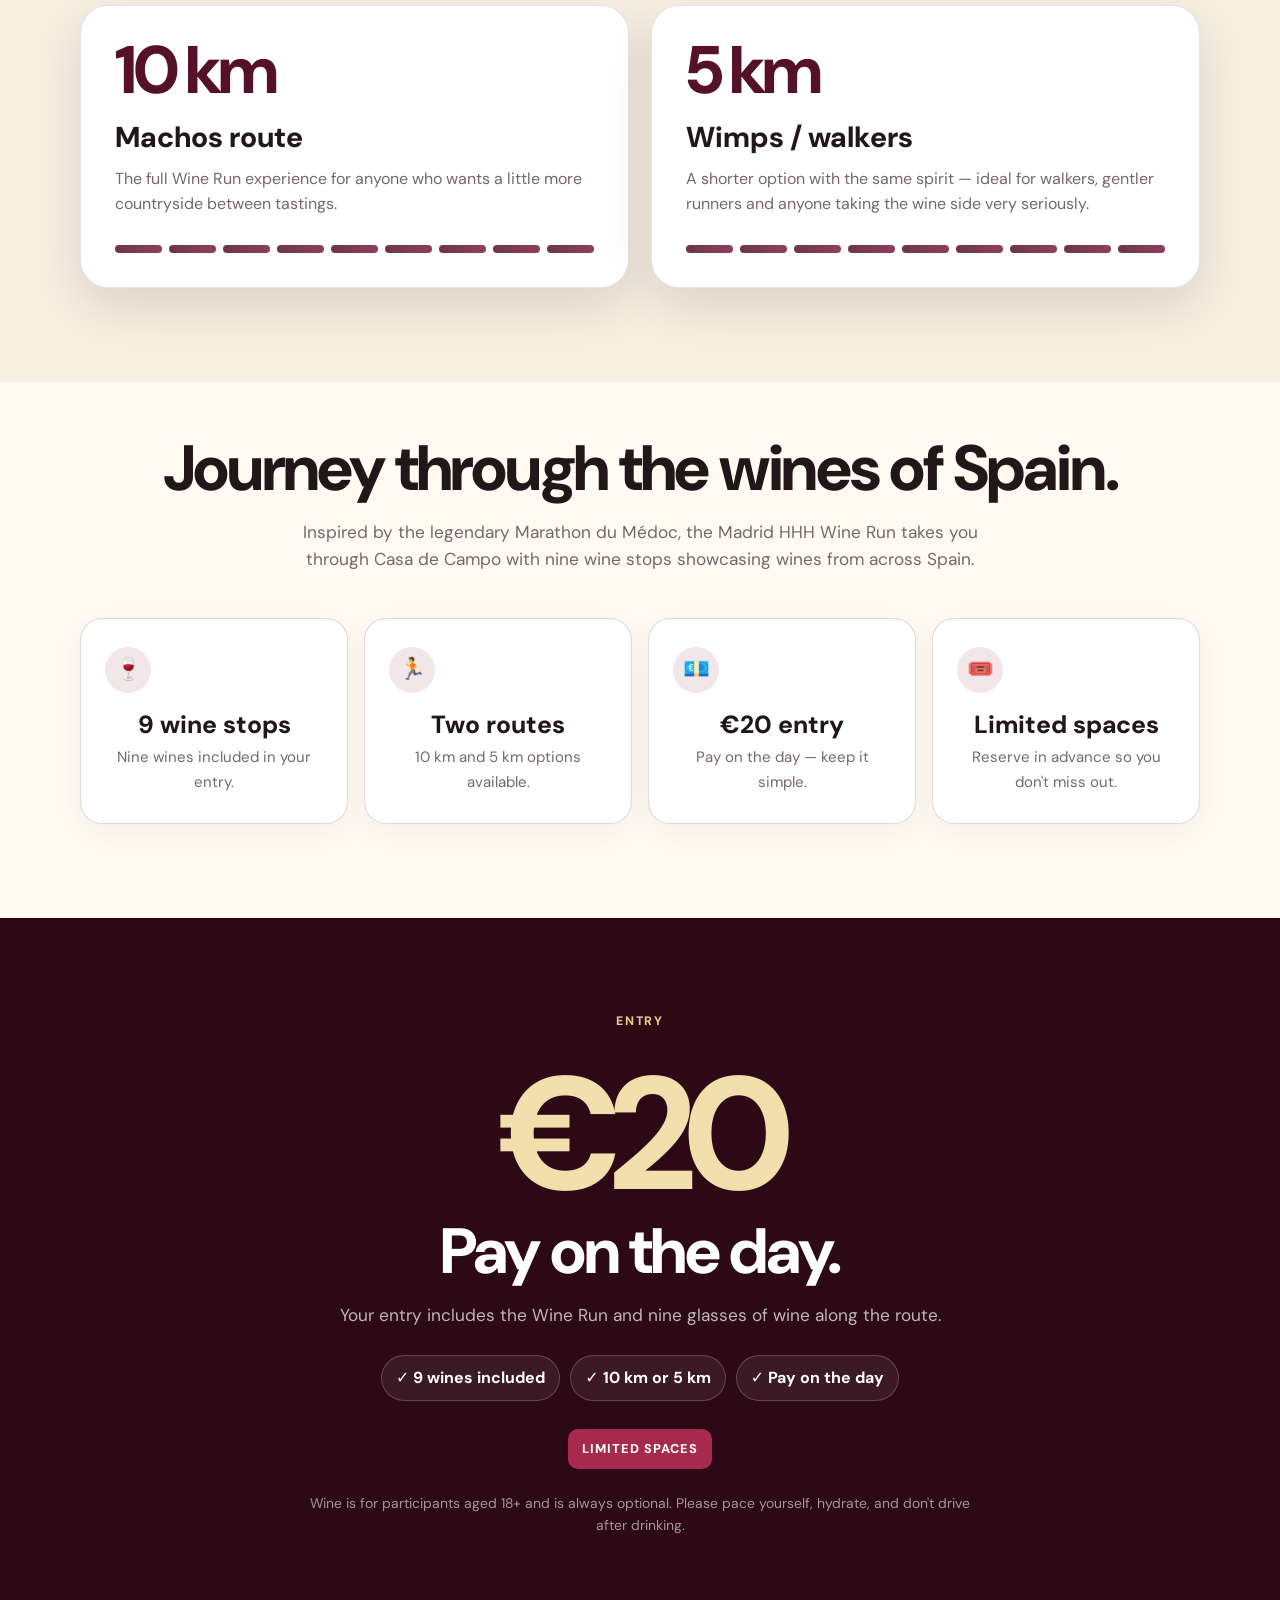
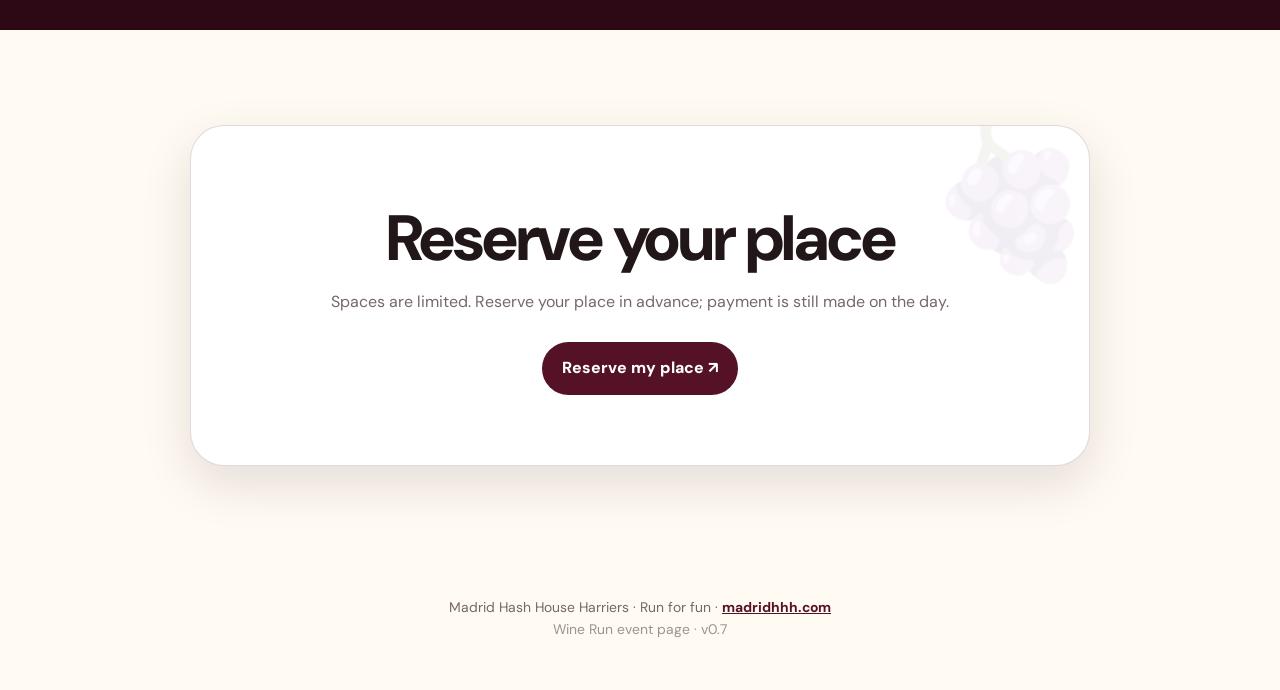
==== commit 8c7e2998: "Replace wine overlay with neutral vignette" ====
--- a/index.html
+++ b/index.html
@@ -27,7 +27,8 @@
     .toplink{text-decoration:none;border-bottom:1px solid rgba(255,255,255,.45);font-size:.9rem}
     .hero{min-height:760px;position:relative;overflow:hidden;display:grid;place-items:center;
       background-image:
-        linear-gradient(rgba(45,9,21,.56),rgba(45,9,21,.64)),
+        radial-gradient(ellipse at center, rgba(0,0,0,.46) 0%, rgba(0,0,0,.28) 34%, rgba(0,0,0,.08) 68%, rgba(0,0,0,.02) 100%),
+        linear-gradient(to bottom, rgba(0,0,0,.10), rgba(0,0,0,.28)),
         url("assets/wineHash.jpg");
       background-size:cover;
       background-position:center center;
@@ -37,11 +38,11 @@
     .hero:after{content:"";position:absolute;left:-5%;right:-5%;bottom:-1px;height:110px;background:var(--paper);clip-path:polygon(0 78%,20% 43%,37% 70%,58% 25%,76% 61%,100% 31%,100% 100%,0 100%)}
     .hero-art{position:absolute;inset:0;opacity:.32;pointer-events:none}
     .hero-art svg{width:100%;height:100%;display:block}
-    .hero-content{position:relative;z-index:2;text-align:center;padding:135px 0 145px}
+    .hero-content{position:relative;z-index:2;text-align:center;padding:135px 0 145px;text-shadow:0 3px 18px rgba(0,0,0,.55)}
     .eyebrow{display:inline-flex;align-items:center;gap:10px;padding:8px 14px;border:1px solid rgba(255,255,255,.28);border-radius:999px;background:rgba(255,255,255,.08);backdrop-filter:blur(8px);text-transform:uppercase;letter-spacing:.14em;font-weight:700;font-size:.75rem}
     h1,h2,h3{font-family:"DM Sans",system-ui,-apple-system,BlinkMacSystemFont,"Segoe UI",sans-serif;font-weight:800}
     h1{font-size:clamp(3.25rem,9vw,7.9rem);line-height:.88;letter-spacing:-.045em;margin:26px auto 22px;max-width:1000px;text-wrap:balance}
-    h1 em{font-weight:600;color:#f0d89e}
+    h1 em{font-weight:800;color:#fff}
     .lead{font-size:clamp(1.05rem,2.1vw,1.32rem);max-width:720px;margin:0 auto 32px;color:rgba(255,255,255,.84)}
     .hero-stats{display:flex;justify-content:center;flex-wrap:wrap;gap:10px;margin:34px auto 0}
     .pill{padding:11px 16px;border-radius:999px;background:rgba(255,255,255,.11);border:1px solid rgba(255,255,255,.18);font-weight:700}
@@ -222,7 +223,7 @@
   </main>
 
   <footer>
-    <div class="wrap">Madrid Hash House Harriers · Run for fun · <a href="https://madridhhh.com/" target="_blank" rel="noopener">madridhhh.com</a><br><span style="opacity:.7">Wine Run event page · v0.6</span></div>
+    <div class="wrap">Madrid Hash House Harriers · Run for fun · <a href="https://madridhhh.com/" target="_blank" rel="noopener">madridhhh.com</a><br><span style="opacity:.7">Wine Run event page · v0.7</span></div>
   </footer>
 </body>
 </html>
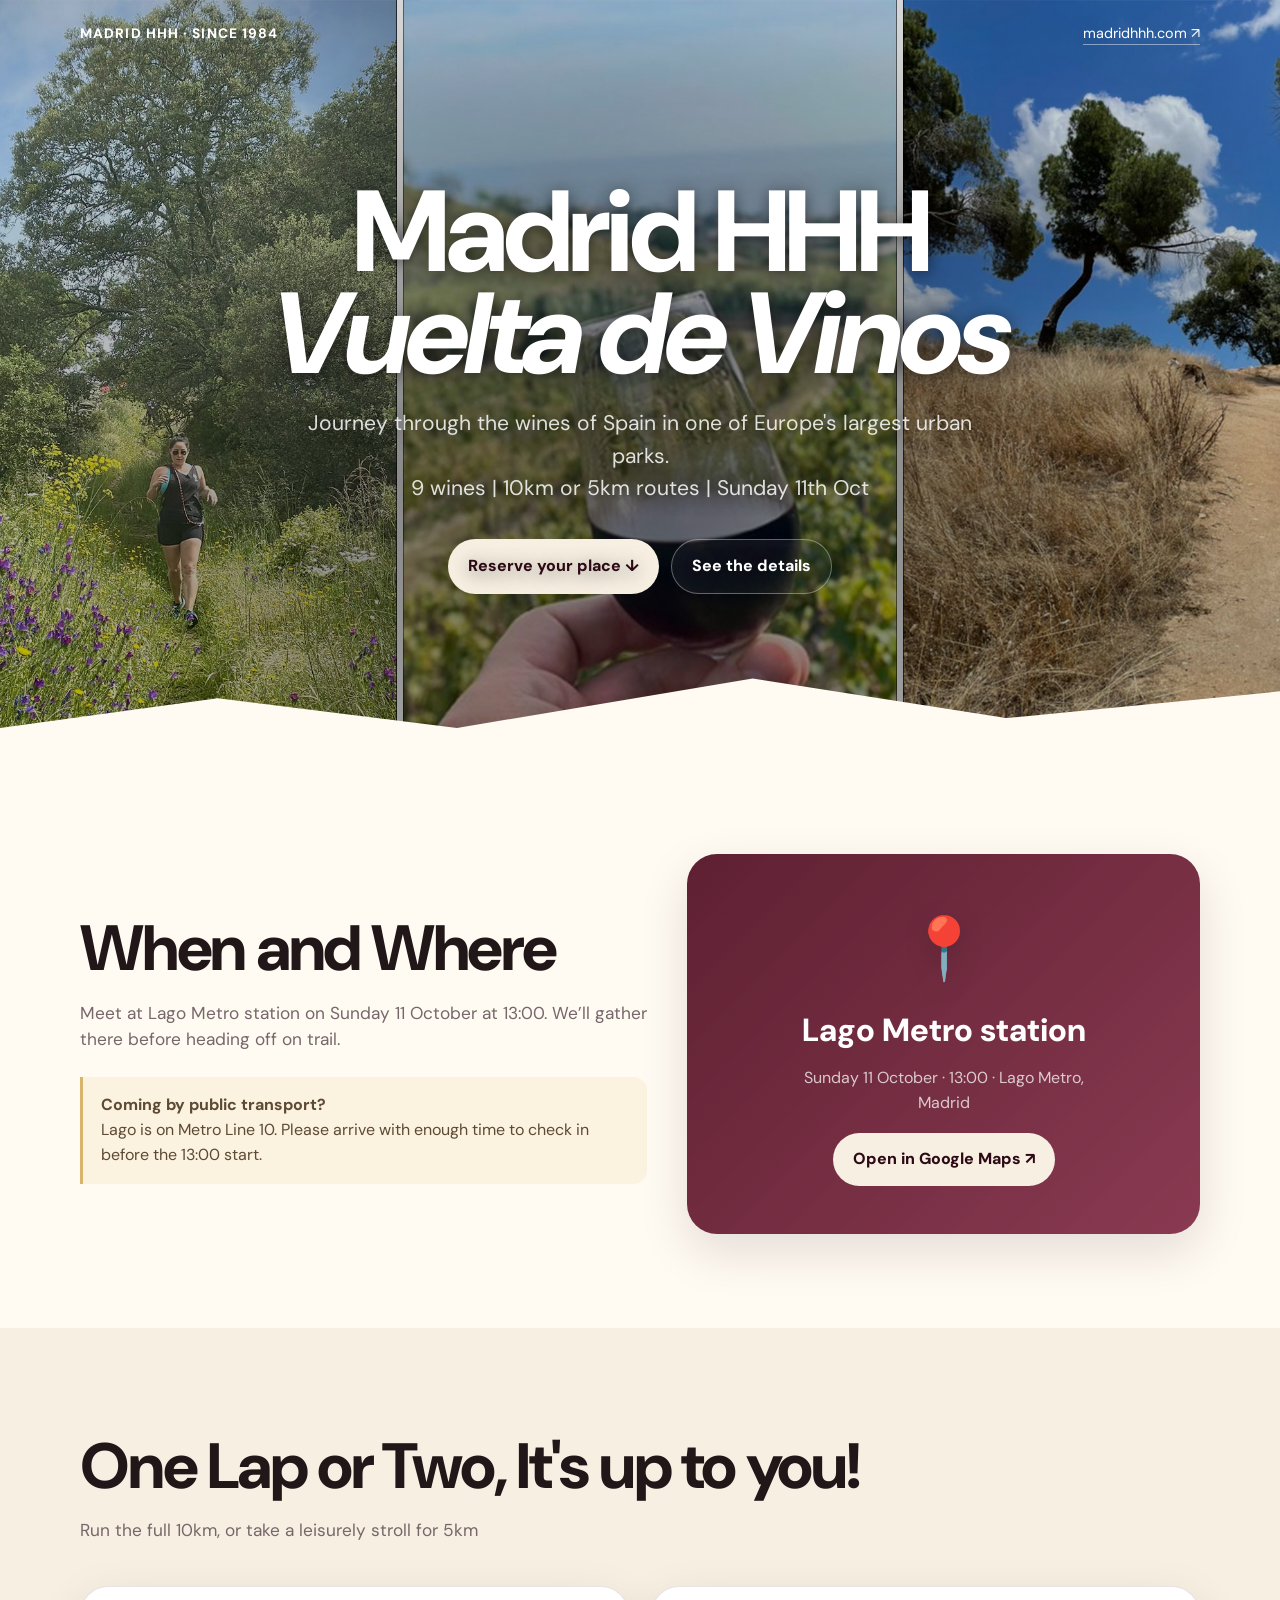
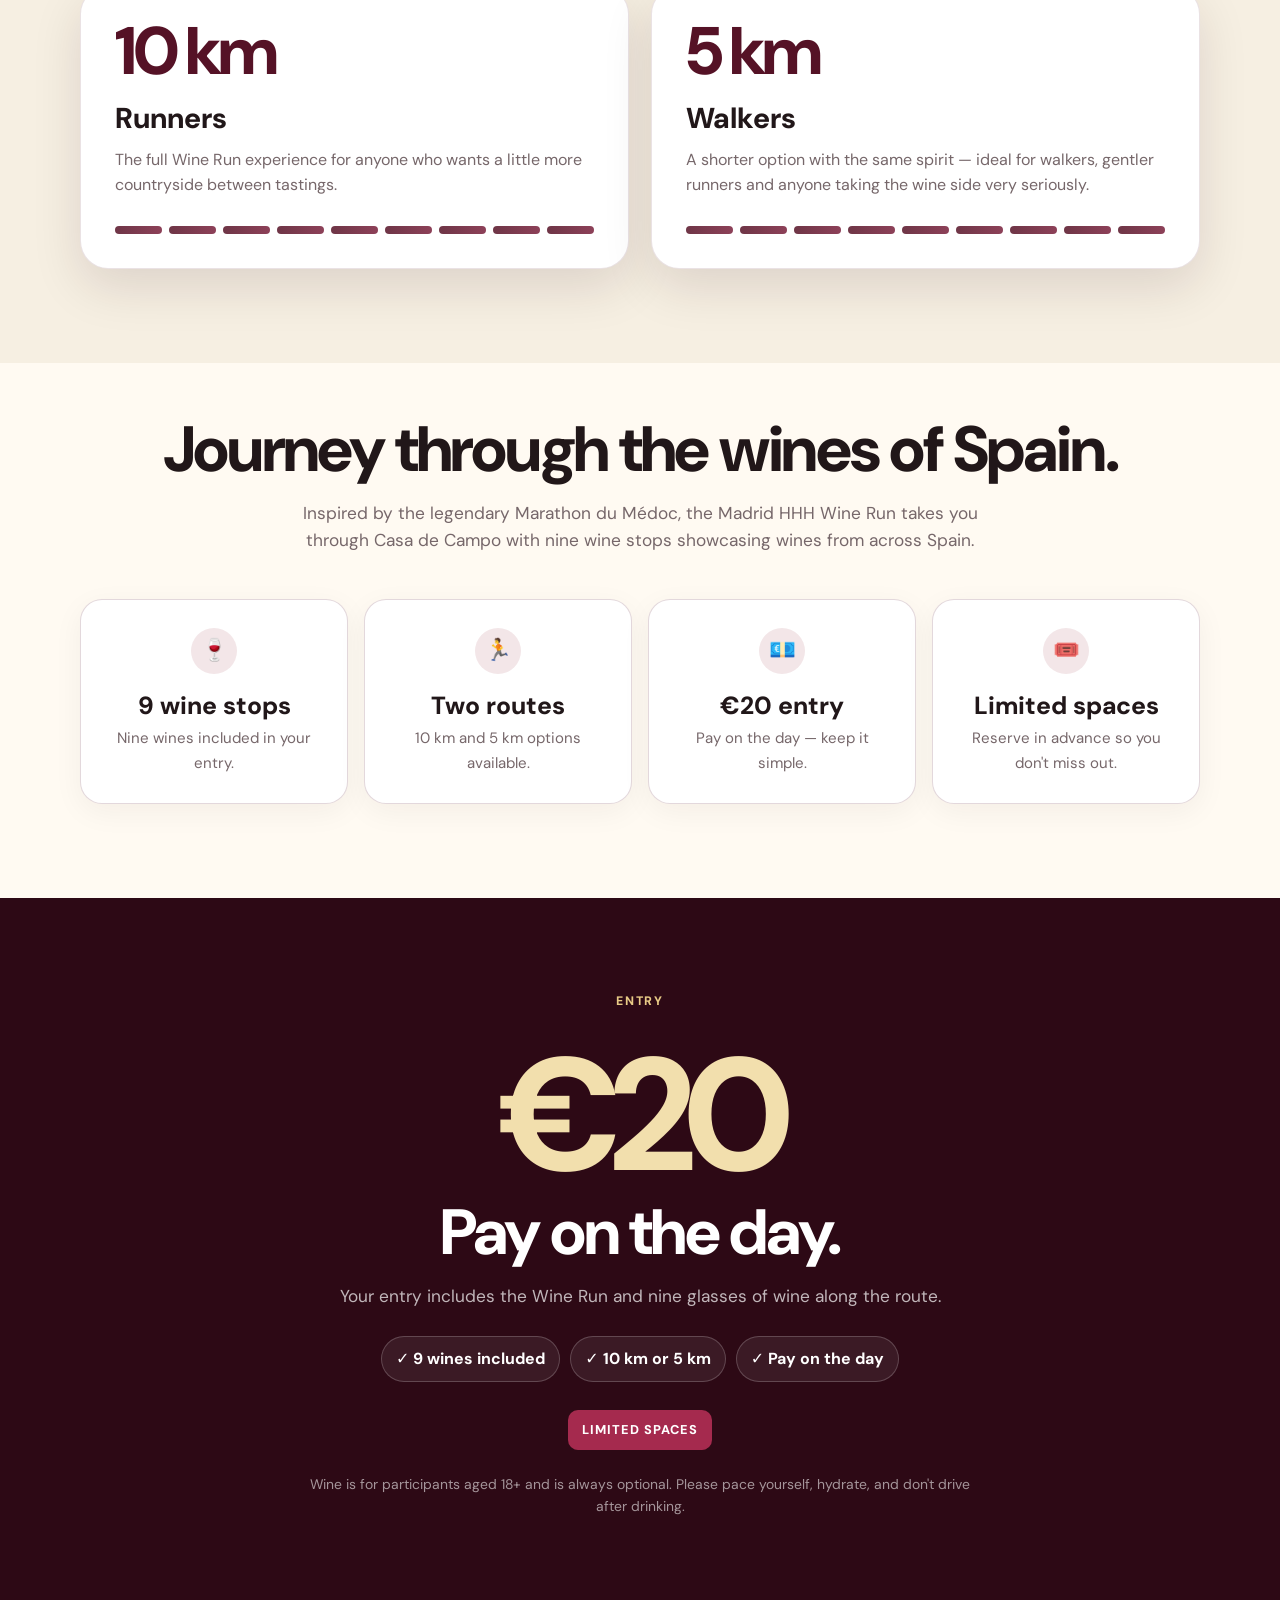
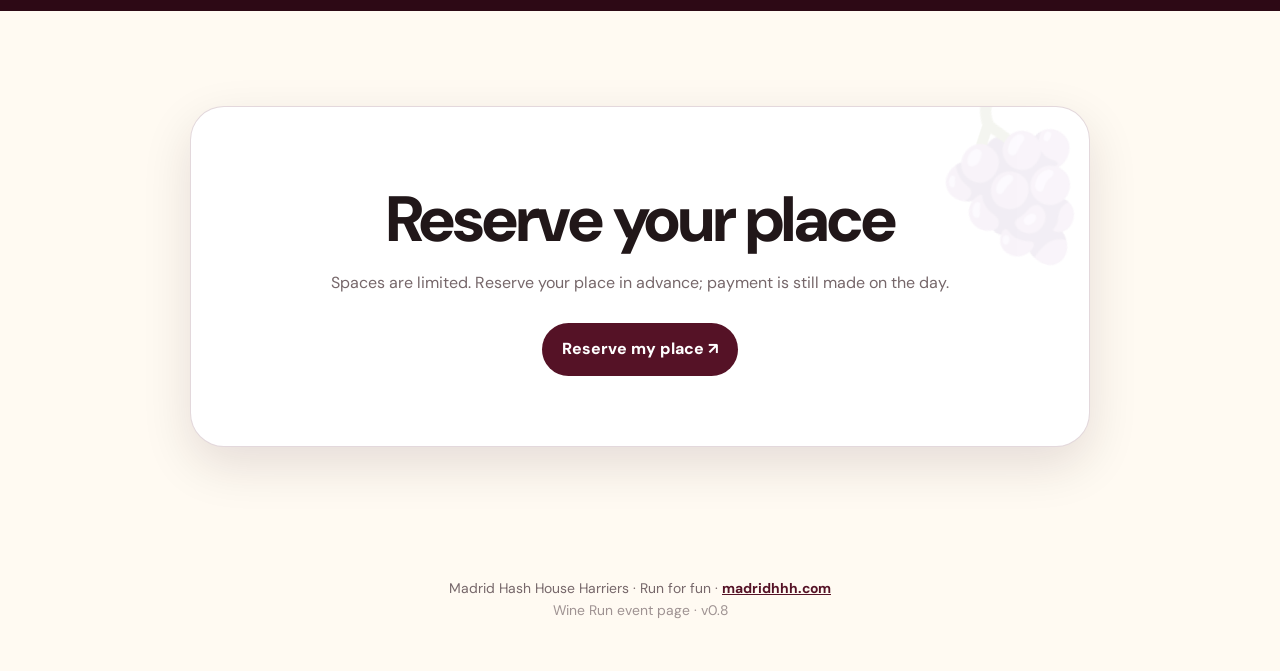
==== commit da4e2f1e: "Refine titles, route labels and feature card alignment" ====
--- a/index.html
+++ b/index.html
@@ -57,8 +57,8 @@
     h2{font-size:clamp(2.2rem,5vw,4.4rem);line-height:1.02;letter-spacing:-.035em;margin:12px 0 18px}
     .section-lead{max-width:720px;margin:0 auto;color:var(--muted);font-size:1.08rem}
     .cards{display:grid;grid-template-columns:repeat(4,1fr);gap:16px;margin-top:45px}
-    .card{background:white;border:1px solid var(--line);border-radius:22px;padding:28px 24px;box-shadow:0 8px 30px rgba(45,9,21,.05)}
-    .icon{width:46px;height:46px;border-radius:50%;display:grid;place-items:center;background:#f3e6e8;color:var(--wine);font-size:1.35rem;margin-bottom:18px}
+    .card{background:white;border:1px solid var(--line);border-radius:22px;padding:28px 24px;box-shadow:0 8px 30px rgba(45,9,21,.05);text-align:center}
+    .icon{width:46px;height:46px;border-radius:50%;display:grid;place-items:center;background:#f3e6e8;color:var(--wine);font-size:1.35rem;margin:0 auto 18px}
     .card strong{display:block;font-family:"DM Sans",system-ui,-apple-system,BlinkMacSystemFont,"Segoe UI",sans-serif;font-weight:800;font-size:1.55rem;line-height:1.1;margin-bottom:7px}
     .card span{color:var(--muted);font-size:.94rem}
     .routes{background:var(--cream)}
@@ -130,7 +130,7 @@
 
     <div class="wrap hero-content">
       
-      <h1>Madrid HHH<br><em>Wine Run</em></h1>
+      <h1>Madrid HHH<br><em>Vuelta de Vinos</em></h1>
       <p class="lead">Journey through the wines of Spain in one of Europe's largest urban parks.<br>9 wines | 10km or 5km routes | Sunday 11th Oct</p>
       <div class="cta-row">
         <a class="btn btn-primary" href="#reserve">Reserve your place ↓</a>
@@ -143,8 +143,8 @@
     <section class="section" id="location">
       <div class="wrap location-grid">
         <div class="location-copy">
-          <div class="kicker">Where & when</div>
-          <h2>Lago Metro, Casa de Campo</h2>
+          
+          <h2>When and Where</h2>
           <p class="section-lead" style="margin-left:0">Meet at Lago Metro station on Sunday 11 October at 13:00. We’ll gather there before heading off on trail.</p>
           <div class="note"><strong>Coming by public transport?</strong><br>Lago is on Metro Line 10. Please arrive with enough time to check in before the 13:00 start.</div>
         </div>
@@ -160,19 +160,19 @@
 
     <section class="section routes" id="routes">
       <div class="wrap">
-        <div class="kicker">Choose your adventure</div>
+        
         <h2>One Lap or Two, It's up to you!</h2>
         <p class="section-lead" style="margin-left:0">Run the full 10km, or take a leisurely stroll for 5km</p>
         <div class="route-grid">
           <article class="route">
             <div class="distance">10 km</div>
-            <h3>Machos route</h3>
+            <h3>Runners</h3>
             <p>The full Wine Run experience for anyone who wants a little more countryside between tastings.</p>
             <div class="wine-line" aria-hidden="true"><i></i><i></i><i></i><i></i><i></i><i></i><i></i><i></i><i></i></div>
           </article>
           <article class="route">
             <div class="distance">5 km</div>
-            <h3>Wimps / walkers</h3>
+            <h3>Walkers</h3>
             <p>A shorter option with the same spirit — ideal for walkers, gentler runners and anyone taking the wine side very seriously.</p>
             <div class="wine-line" aria-hidden="true"><i></i><i></i><i></i><i></i><i></i><i></i><i></i><i></i><i></i></div>
           </article>
@@ -223,7 +223,7 @@
   </main>
 
   <footer>
-    <div class="wrap">Madrid Hash House Harriers · Run for fun · <a href="https://madridhhh.com/" target="_blank" rel="noopener">madridhhh.com</a><br><span style="opacity:.7">Wine Run event page · v0.7</span></div>
+    <div class="wrap">Madrid Hash House Harriers · Run for fun · <a href="https://madridhhh.com/" target="_blank" rel="noopener">madridhhh.com</a><br><span style="opacity:.7">Wine Run event page · v0.8</span></div>
   </footer>
 </body>
 </html>
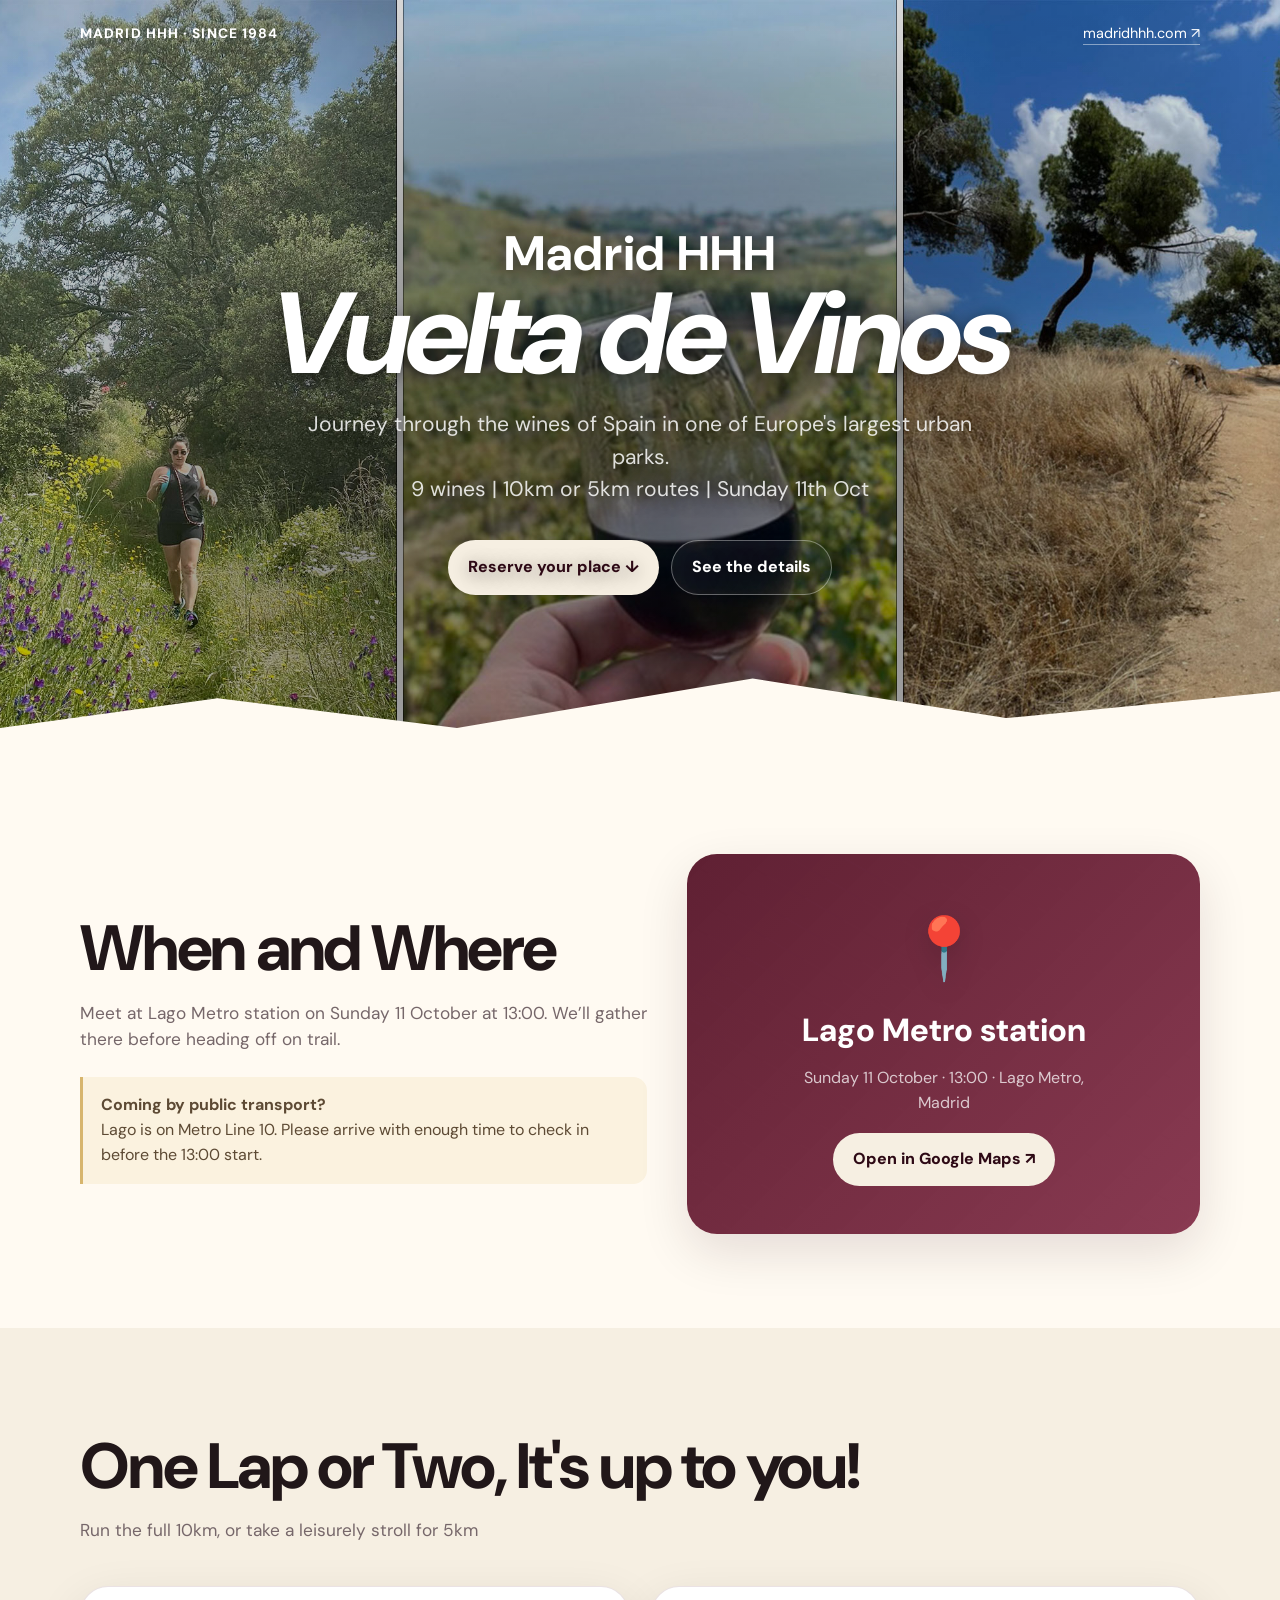
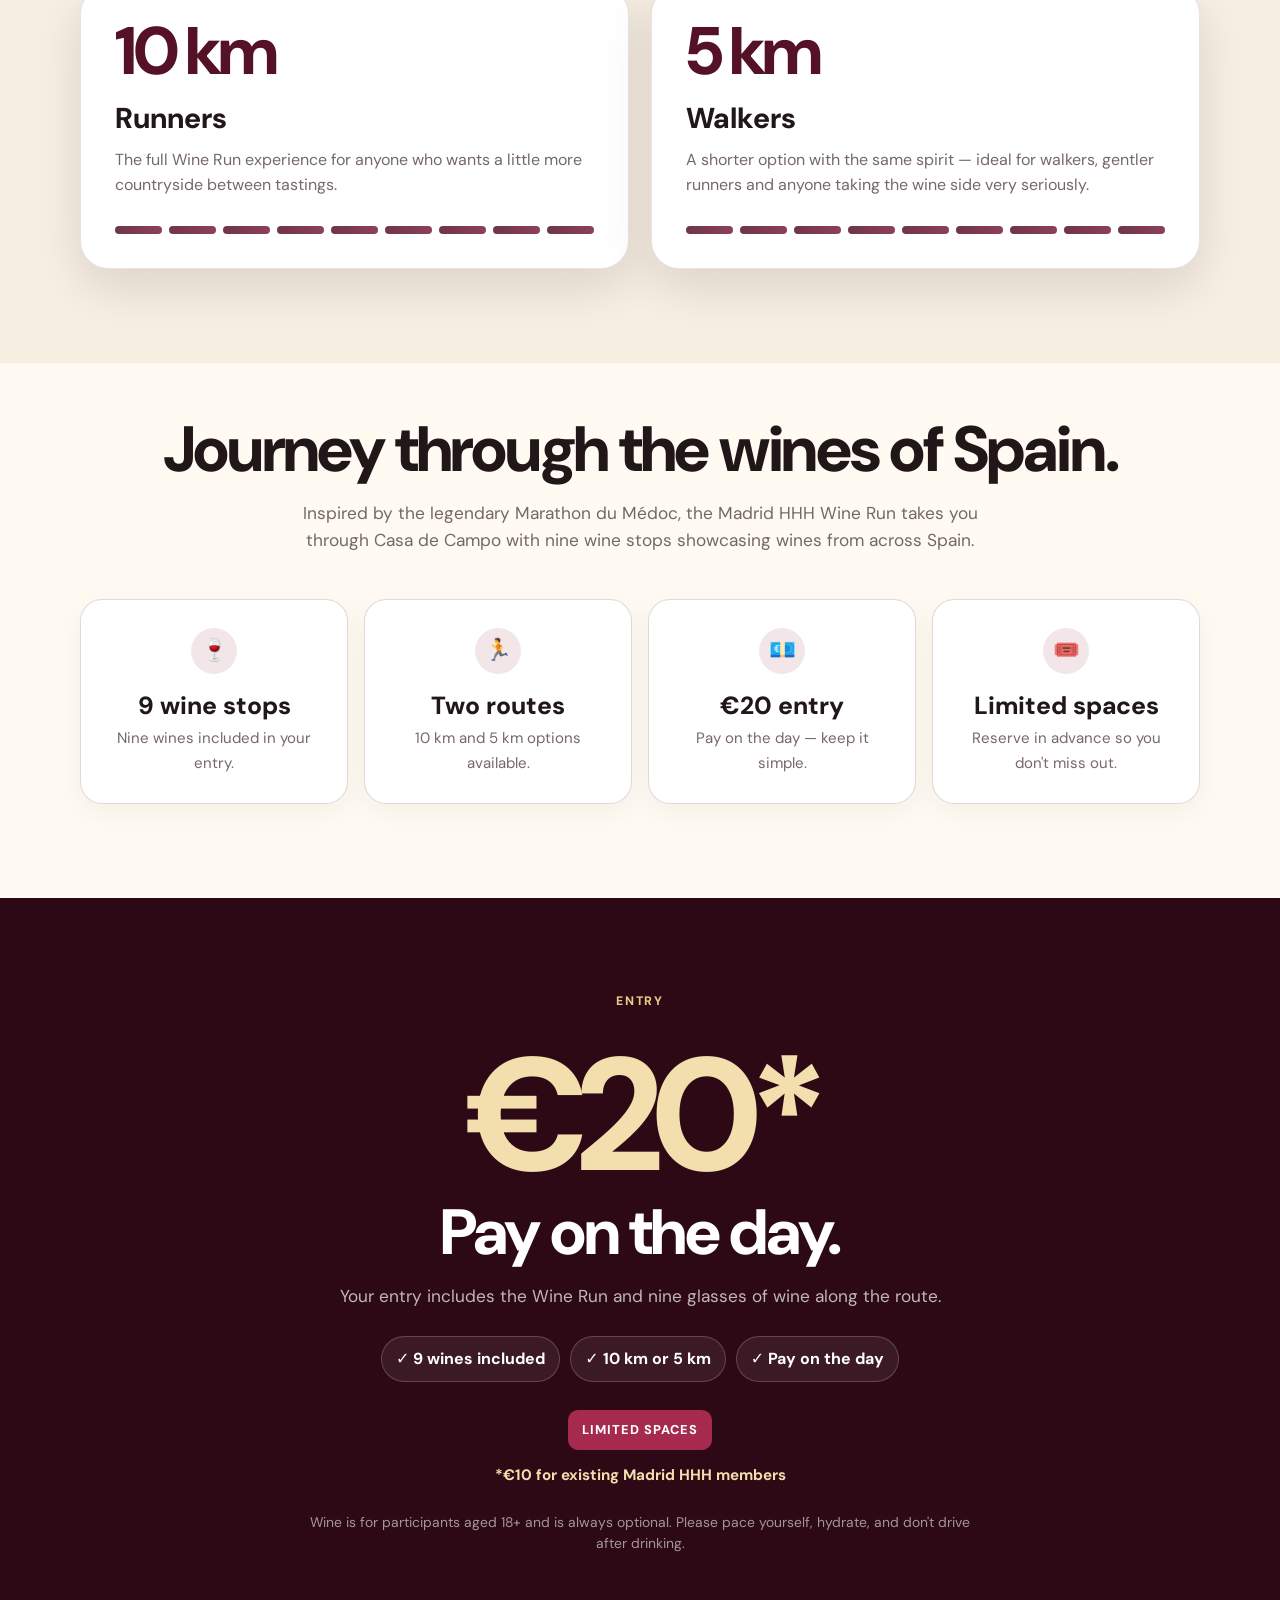
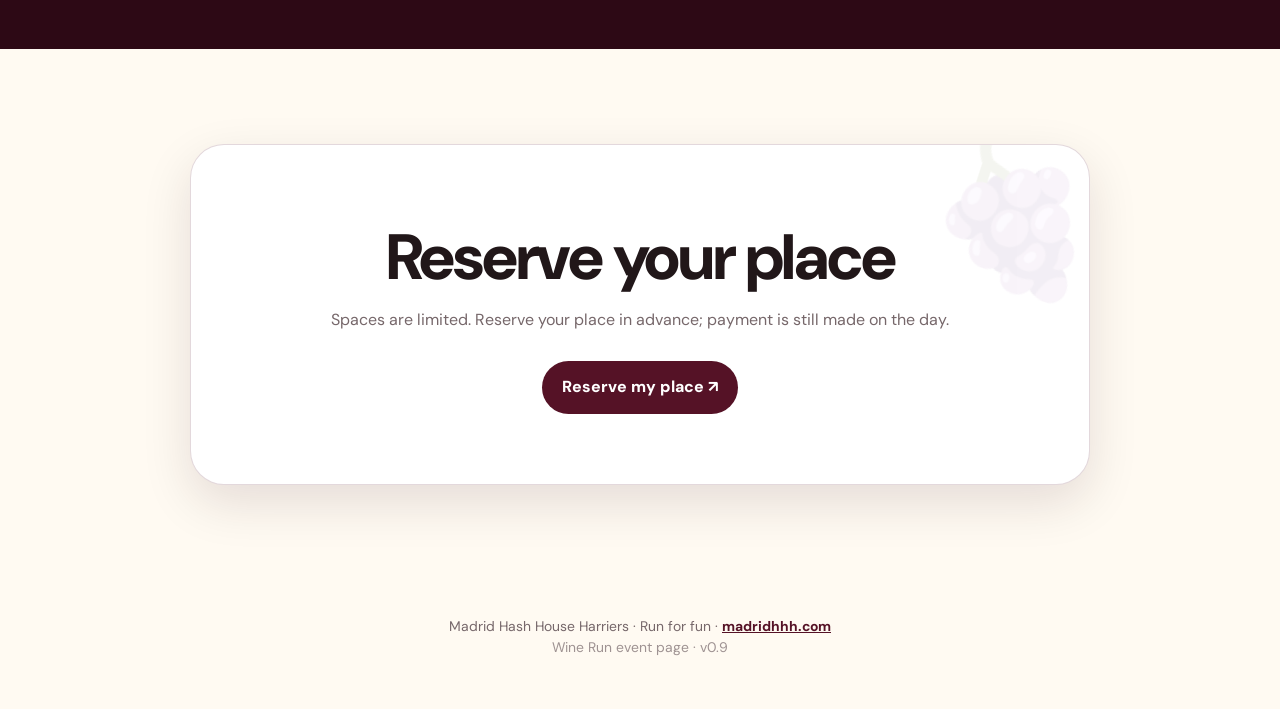
==== commit 7bee2c49: "Refine hero hierarchy and member pricing note" ====
--- a/index.html
+++ b/index.html
@@ -41,7 +41,7 @@
     .hero-content{position:relative;z-index:2;text-align:center;padding:135px 0 145px;text-shadow:0 3px 18px rgba(0,0,0,.55)}
     .eyebrow{display:inline-flex;align-items:center;gap:10px;padding:8px 14px;border:1px solid rgba(255,255,255,.28);border-radius:999px;background:rgba(255,255,255,.08);backdrop-filter:blur(8px);text-transform:uppercase;letter-spacing:.14em;font-weight:700;font-size:.75rem}
     h1,h2,h3{font-family:"DM Sans",system-ui,-apple-system,BlinkMacSystemFont,"Segoe UI",sans-serif;font-weight:800}
-    h1{font-size:clamp(3.25rem,9vw,7.9rem);line-height:.88;letter-spacing:-.045em;margin:26px auto 22px;max-width:1000px;text-wrap:balance}
+    h1{font-size:clamp(3.25rem,9vw,7.9rem);line-height:.88;letter-spacing:-.045em;margin:26px auto 22px;max-width:1000px;text-wrap:balance}.hhh-title{display:inline-block;font-size:.42em;letter-spacing:.02em;margin-bottom:.18em}
     h1 em{font-weight:800;color:#fff}
     .lead{font-size:clamp(1.05rem,2.1vw,1.32rem);max-width:720px;margin:0 auto 32px;color:rgba(255,255,255,.84)}
     .hero-stats{display:flex;justify-content:center;flex-wrap:wrap;gap:10px;margin:34px auto 0}
@@ -86,7 +86,7 @@
     .pay-points{display:flex;gap:10px;justify-content:center;flex-wrap:wrap;margin:26px auto 0}
     .pay-points span{border:1px solid rgba(255,255,255,.2);background:rgba(255,255,255,.07);padding:10px 14px;border-radius:999px;font-weight:700}
     .limited{display:inline-block;margin-top:28px;padding:10px 14px;border-radius:10px;background:#a52a4e;font-weight:800;text-transform:uppercase;letter-spacing:.08em;font-size:.8rem}
-    .fineprint{max-width:670px;margin:24px auto 0;color:rgba(255,255,255,.57);font-size:.87rem}
+    .member-price{margin:14px auto 0;color:#f2dfad;font-weight:700;font-size:.95rem}.fineprint{max-width:670px;margin:24px auto 0;color:rgba(255,255,255,.57);font-size:.87rem}
     .reserve{padding:95px 0;text-align:center}
     .reserve-box{max-width:900px;margin:auto;border:1px solid var(--line);border-radius:34px;background:white;padding:clamp(34px,7vw,70px);box-shadow:var(--shadow);position:relative;overflow:hidden}
     .reserve-box:before{content:"🍇";position:absolute;font-size:9rem;right:-22px;top:-44px;opacity:.07;transform:rotate(18deg)}
@@ -130,7 +130,7 @@
 
     <div class="wrap hero-content">
       
-      <h1>Madrid HHH<br><em>Vuelta de Vinos</em></h1>
+      <h1><span class="hhh-title">Madrid HHH</span><br><em>Vuelta de Vinos</em></h1>
       <p class="lead">Journey through the wines of Spain in one of Europe's largest urban parks.<br>9 wines | 10km or 5km routes | Sunday 11th Oct</p>
       <div class="cta-row">
         <a class="btn btn-primary" href="#reserve">Reserve your place ↓</a>
@@ -197,7 +197,7 @@
     <section class="section payment" id="payment">
       <div class="wrap payment-inner">
         <div class="kicker" style="color:#e8ca86">Entry</div>
-        <div class="price">€20</div>
+        <div class="price">€20*</div>
         <h2 style="margin-top:0">Pay on the day.</h2>
         <p class="section-lead">Your entry includes the Wine Run and nine glasses of wine along the route.</p>
         <div class="pay-points">
@@ -205,7 +205,7 @@
           <span>✓ 10 km or 5 km</span>
           <span>✓ Pay on the day</span>
         </div>
-        <div class="limited">Limited spaces</div>
+        <div class="limited">Limited spaces</div><p class="member-price">*€10 for existing Madrid HHH members</p>
         <p class="fineprint">Wine is for participants aged 18+ and is always optional. Please pace yourself, hydrate, and don't drive after drinking.</p>
       </div>
     </section>
@@ -223,7 +223,7 @@
   </main>
 
   <footer>
-    <div class="wrap">Madrid Hash House Harriers · Run for fun · <a href="https://madridhhh.com/" target="_blank" rel="noopener">madridhhh.com</a><br><span style="opacity:.7">Wine Run event page · v0.8</span></div>
+    <div class="wrap">Madrid Hash House Harriers · Run for fun · <a href="https://madridhhh.com/" target="_blank" rel="noopener">madridhhh.com</a><br><span style="opacity:.7">Wine Run event page · v0.9</span></div>
   </footer>
 </body>
 </html>
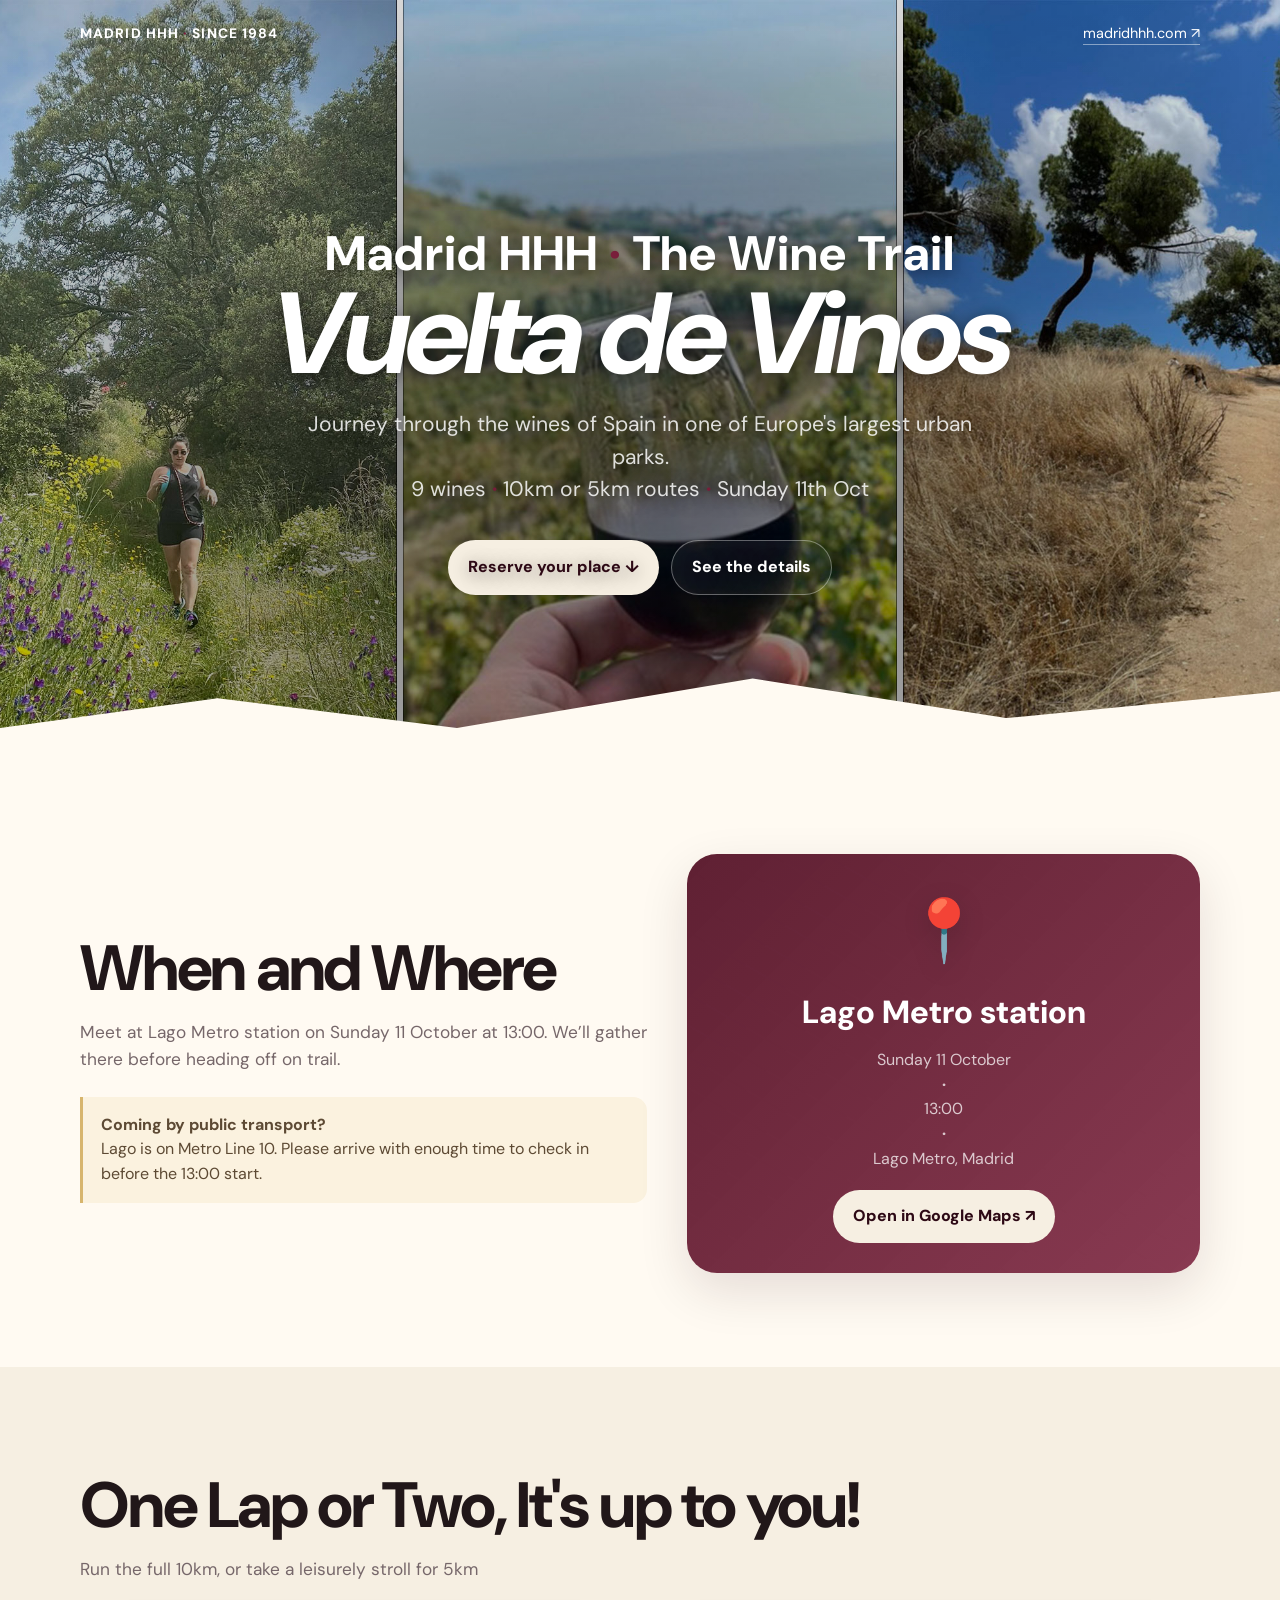
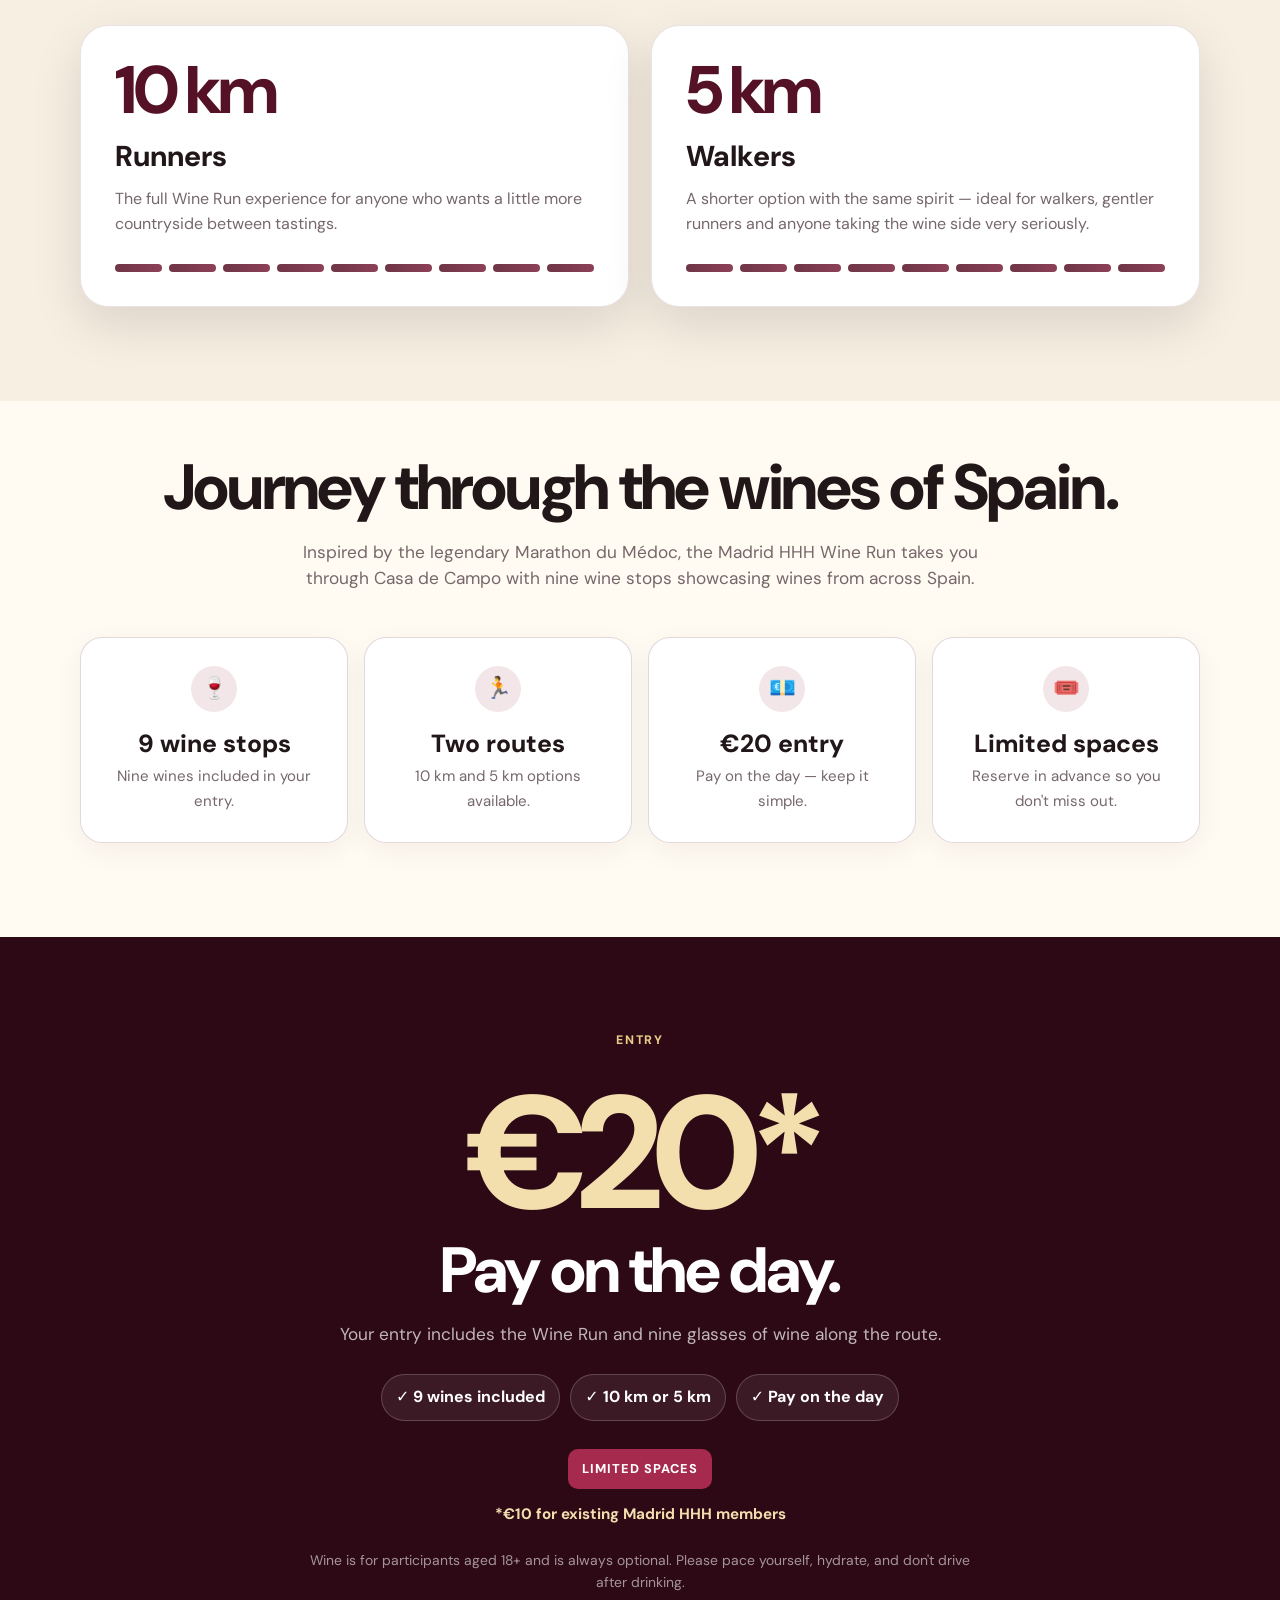
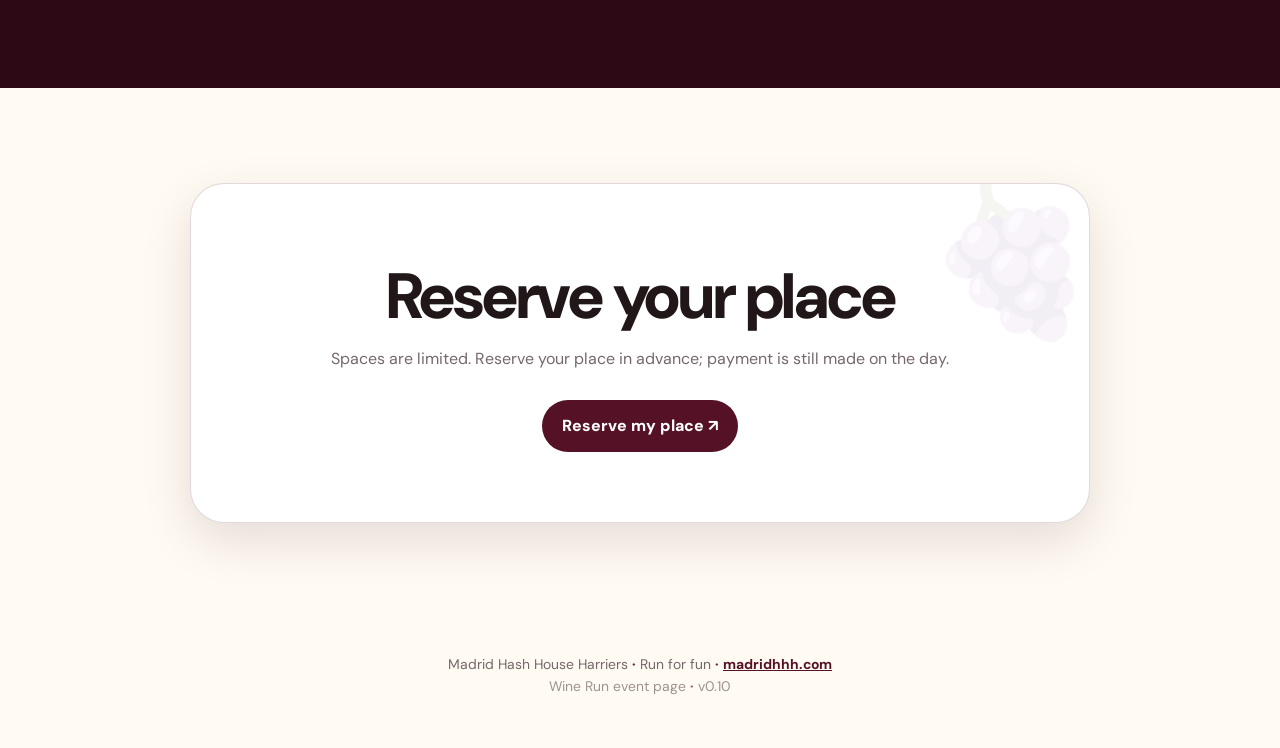
==== commit 30c09d1e: "Update Wine Trail title and burgundy separators" ====
--- a/index.html
+++ b/index.html
@@ -19,7 +19,7 @@
     *{box-sizing:border-box}
     html{scroll-behavior:smooth}
     body{margin:0;background:var(--paper);color:var(--ink);font-family:"DM Sans",system-ui,-apple-system,BlinkMacSystemFont,"Segoe UI",sans-serif;line-height:1.55}
-    a{color:inherit}
+    a{color:inherit}.sep{color:var(--wine-mid);font-weight:800}
     .wrap{width:min(1120px,calc(100% - 36px));margin:auto}
     .topbar{position:absolute;z-index:5;left:0;right:0;top:0;padding:22px 0;color:white}
     .topbar .wrap{display:flex;align-items:center;justify-content:space-between;gap:20px}
@@ -123,15 +123,15 @@
   <header class="hero" id="top">
     <div class="topbar">
       <div class="wrap">
-        <div class="brand">Madrid HHH · Since 1984</div>
+        <div class="brand">Madrid HHH <span class="sep">·</span> Since 1984</div>
         <a class="toplink" href="https://madridhhh.com/" target="_blank" rel="noopener">madridhhh.com ↗</a>
       </div>
     </div>
 
     <div class="wrap hero-content">
       
-      <h1><span class="hhh-title">Madrid HHH</span><br><em>Vuelta de Vinos</em></h1>
-      <p class="lead">Journey through the wines of Spain in one of Europe's largest urban parks.<br>9 wines | 10km or 5km routes | Sunday 11th Oct</p>
+      <h1><span class="hhh-title">Madrid HHH <span class="sep">·</span> The Wine Trail</span><br><em>Vuelta de Vinos</em></h1>
+      <p class="lead">Journey through the wines of Spain in one of Europe's largest urban parks.<br>9 wines <span class="sep">·</span> 10km or 5km routes <span class="sep">·</span> Sunday 11th Oct</p>
       <div class="cta-row">
         <a class="btn btn-primary" href="#reserve">Reserve your place ↓</a>
         <a class="btn btn-ghost" href="#location">See the details</a>
@@ -152,7 +152,7 @@
           <div>
             <div class="pin">📍</div>
             <strong>Lago Metro station</strong>
-            <span>Sunday 11 October · 13:00 · Lago Metro, Madrid</span><div style="margin-top:18px"><a class="btn btn-primary" href="https://www.google.com/maps/search/?api=1&query=Lago+Metro+Station+Madrid" target="_blank" rel="noopener">Open in Google Maps ↗</a></div>
+            <span>Sunday 11 October <span class="sep">·</span> 13:00 <span class="sep">·</span> Lago Metro, Madrid</span><div style="margin-top:18px"><a class="btn btn-primary" href="https://www.google.com/maps/search/?api=1&query=Lago+Metro+Station+Madrid" target="_blank" rel="noopener">Open in Google Maps ↗</a></div>
           </div>
         </div>
       </div>
@@ -223,7 +223,7 @@
   </main>
 
   <footer>
-    <div class="wrap">Madrid Hash House Harriers · Run for fun · <a href="https://madridhhh.com/" target="_blank" rel="noopener">madridhhh.com</a><br><span style="opacity:.7">Wine Run event page · v0.9</span></div>
+    <div class="wrap">Madrid Hash House Harriers <span class="sep">·</span> Run for fun <span class="sep">·</span> <a href="https://madridhhh.com/" target="_blank" rel="noopener">madridhhh.com</a><br><span style="opacity:.7">Wine Run event page <span class="sep">·</span> v0.10</span></div>
   </footer>
 </body>
 </html>
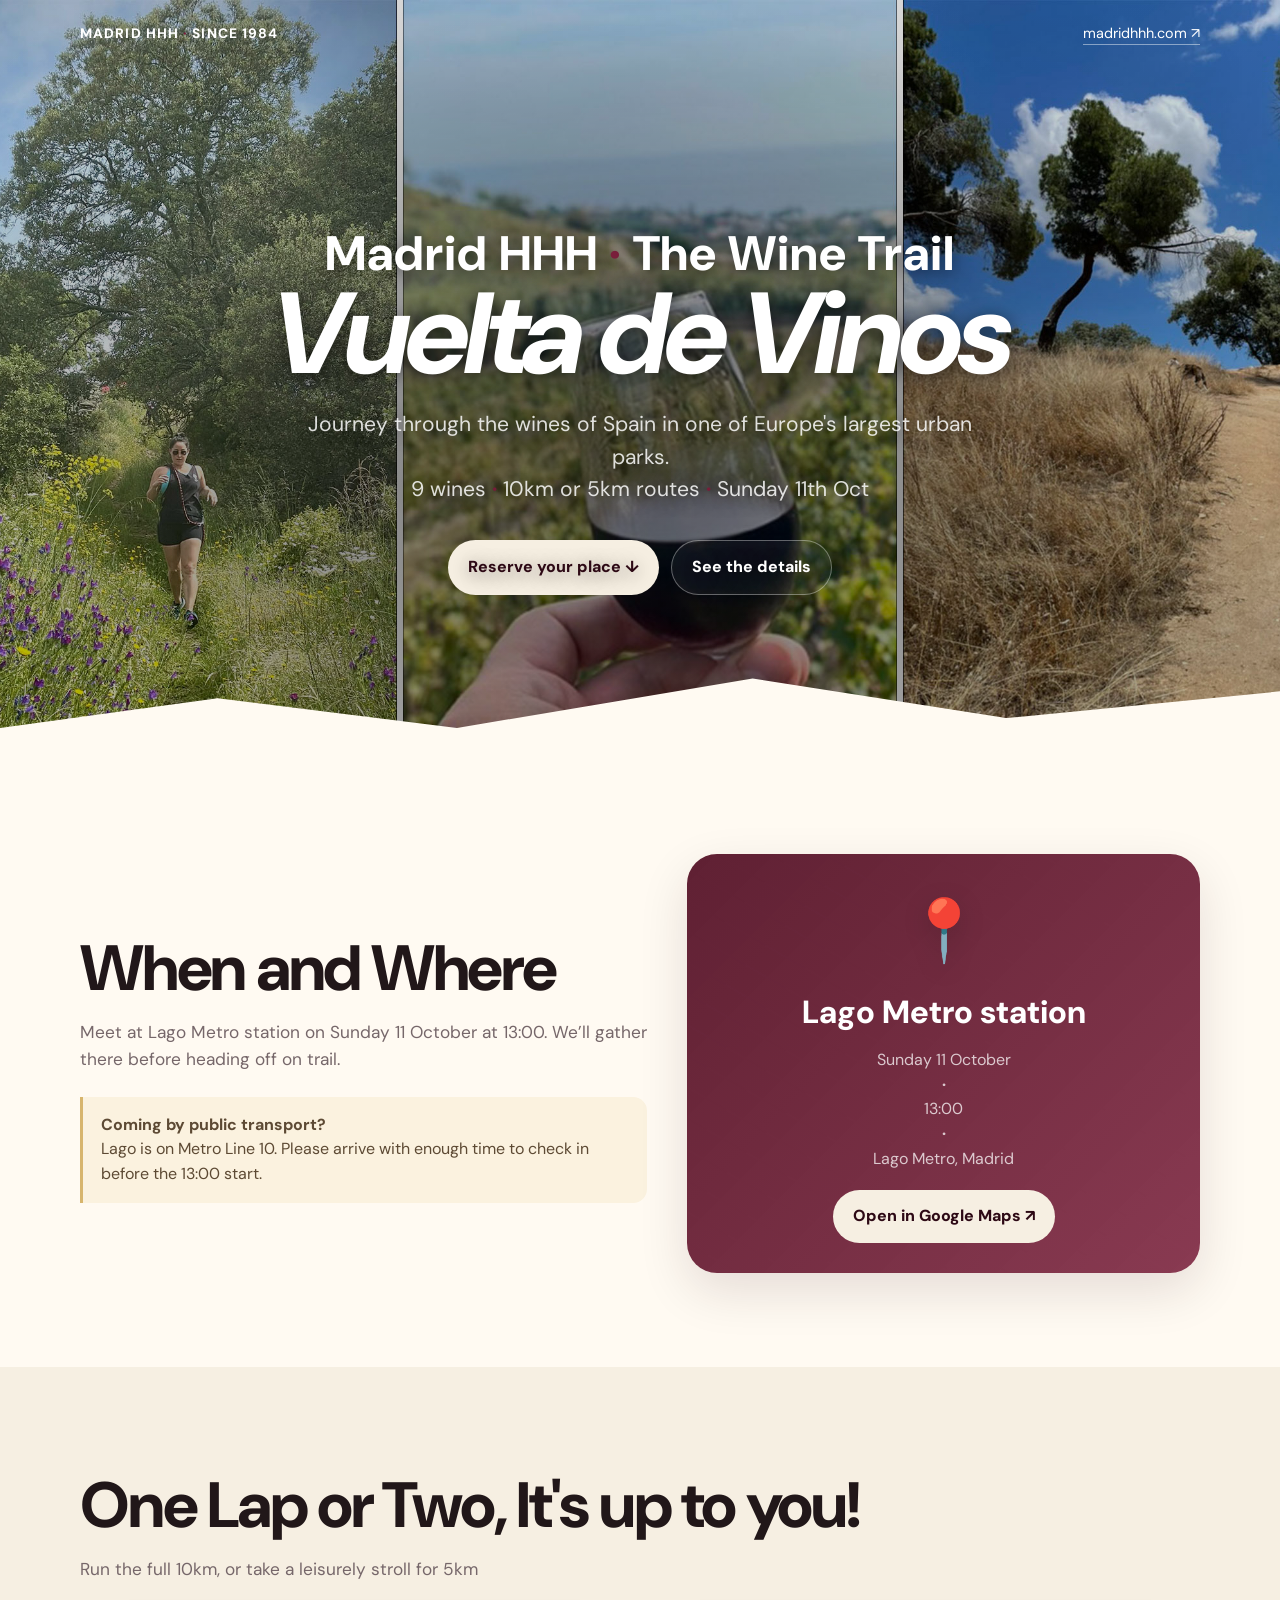
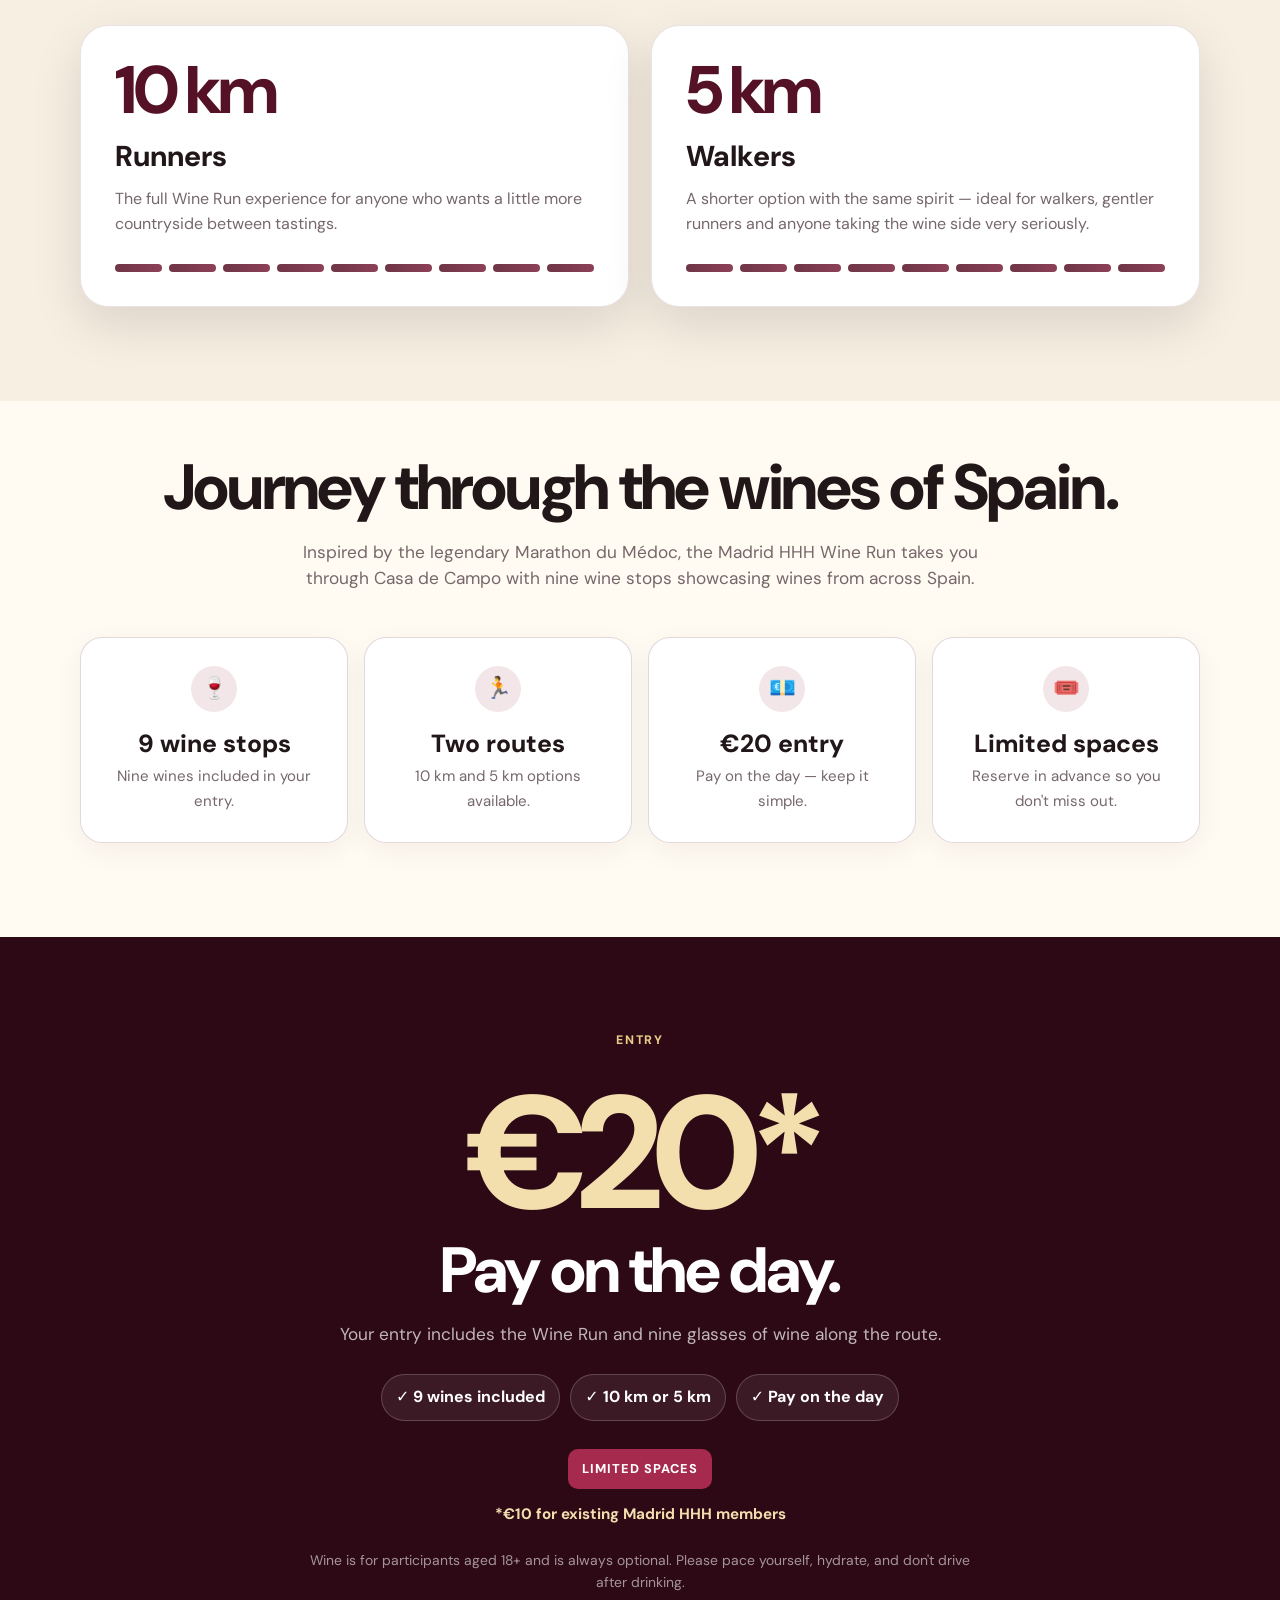
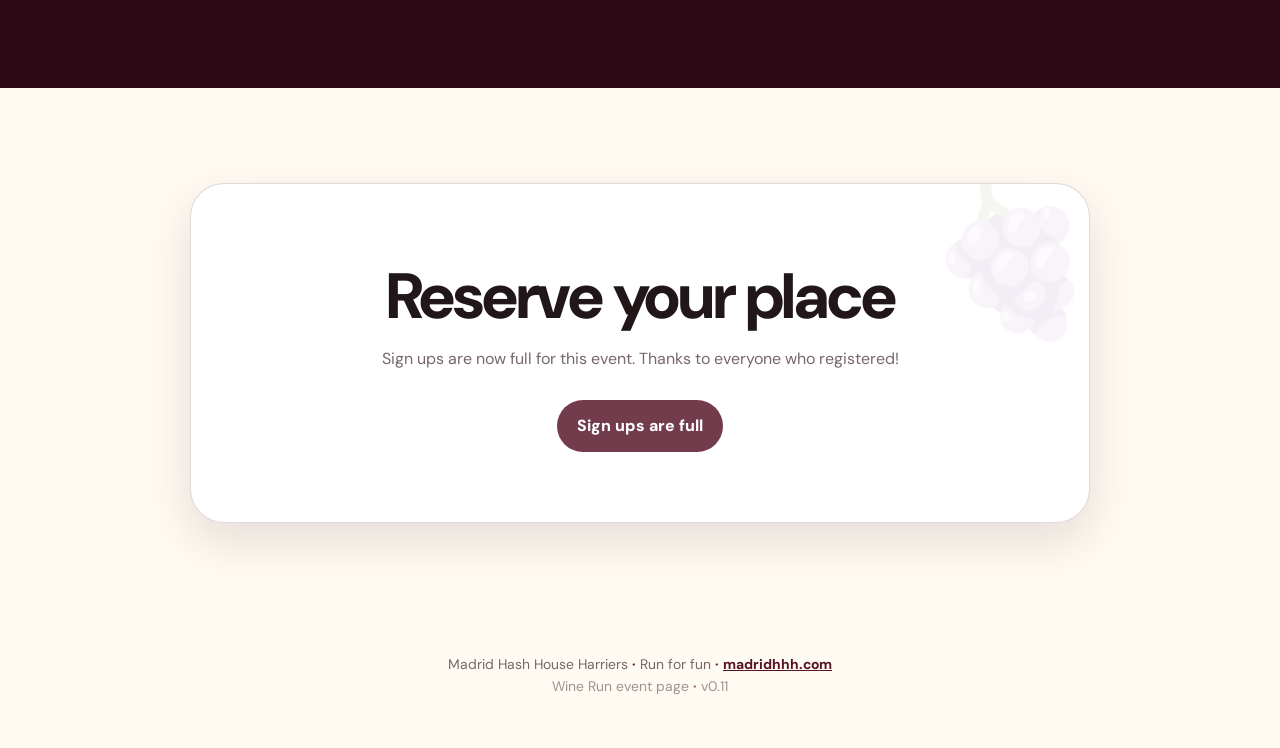
==== commit 172994e8: "Close Wine Run signups" ====
--- a/index.html
+++ b/index.html
@@ -215,15 +215,15 @@
         <div class="reserve-box">
           
           <h2>Reserve your place</h2>
-          <p>Spaces are limited. Reserve your place in advance; payment is still made on the day.</p>
-          <a class="btn btn-primary" href="https://docs.google.com/forms/d/e/1FAIpQLSe1NowwHKm37qK3jjOAHZF6tGPs6p2gt5TuuKW08k7b3ZNB-Q/viewform?usp=header" target="_blank" rel="noopener">Reserve my place ↗</a>
+          <p>Sign ups are now full for this event. Thanks to everyone who registered!</p>
+          <span class="btn btn-primary" style="cursor:default;opacity:.82">Sign ups are full</span>
         </div>
       </div>
     </section>
   </main>
 
   <footer>
-    <div class="wrap">Madrid Hash House Harriers <span class="sep">·</span> Run for fun <span class="sep">·</span> <a href="https://madridhhh.com/" target="_blank" rel="noopener">madridhhh.com</a><br><span style="opacity:.7">Wine Run event page <span class="sep">·</span> v0.10</span></div>
+    <div class="wrap">Madrid Hash House Harriers <span class="sep">·</span> Run for fun <span class="sep">·</span> <a href="https://madridhhh.com/" target="_blank" rel="noopener">madridhhh.com</a><br><span style="opacity:.7">Wine Run event page <span class="sep">·</span> v0.11</span></div>
   </footer>
 </body>
 </html>
